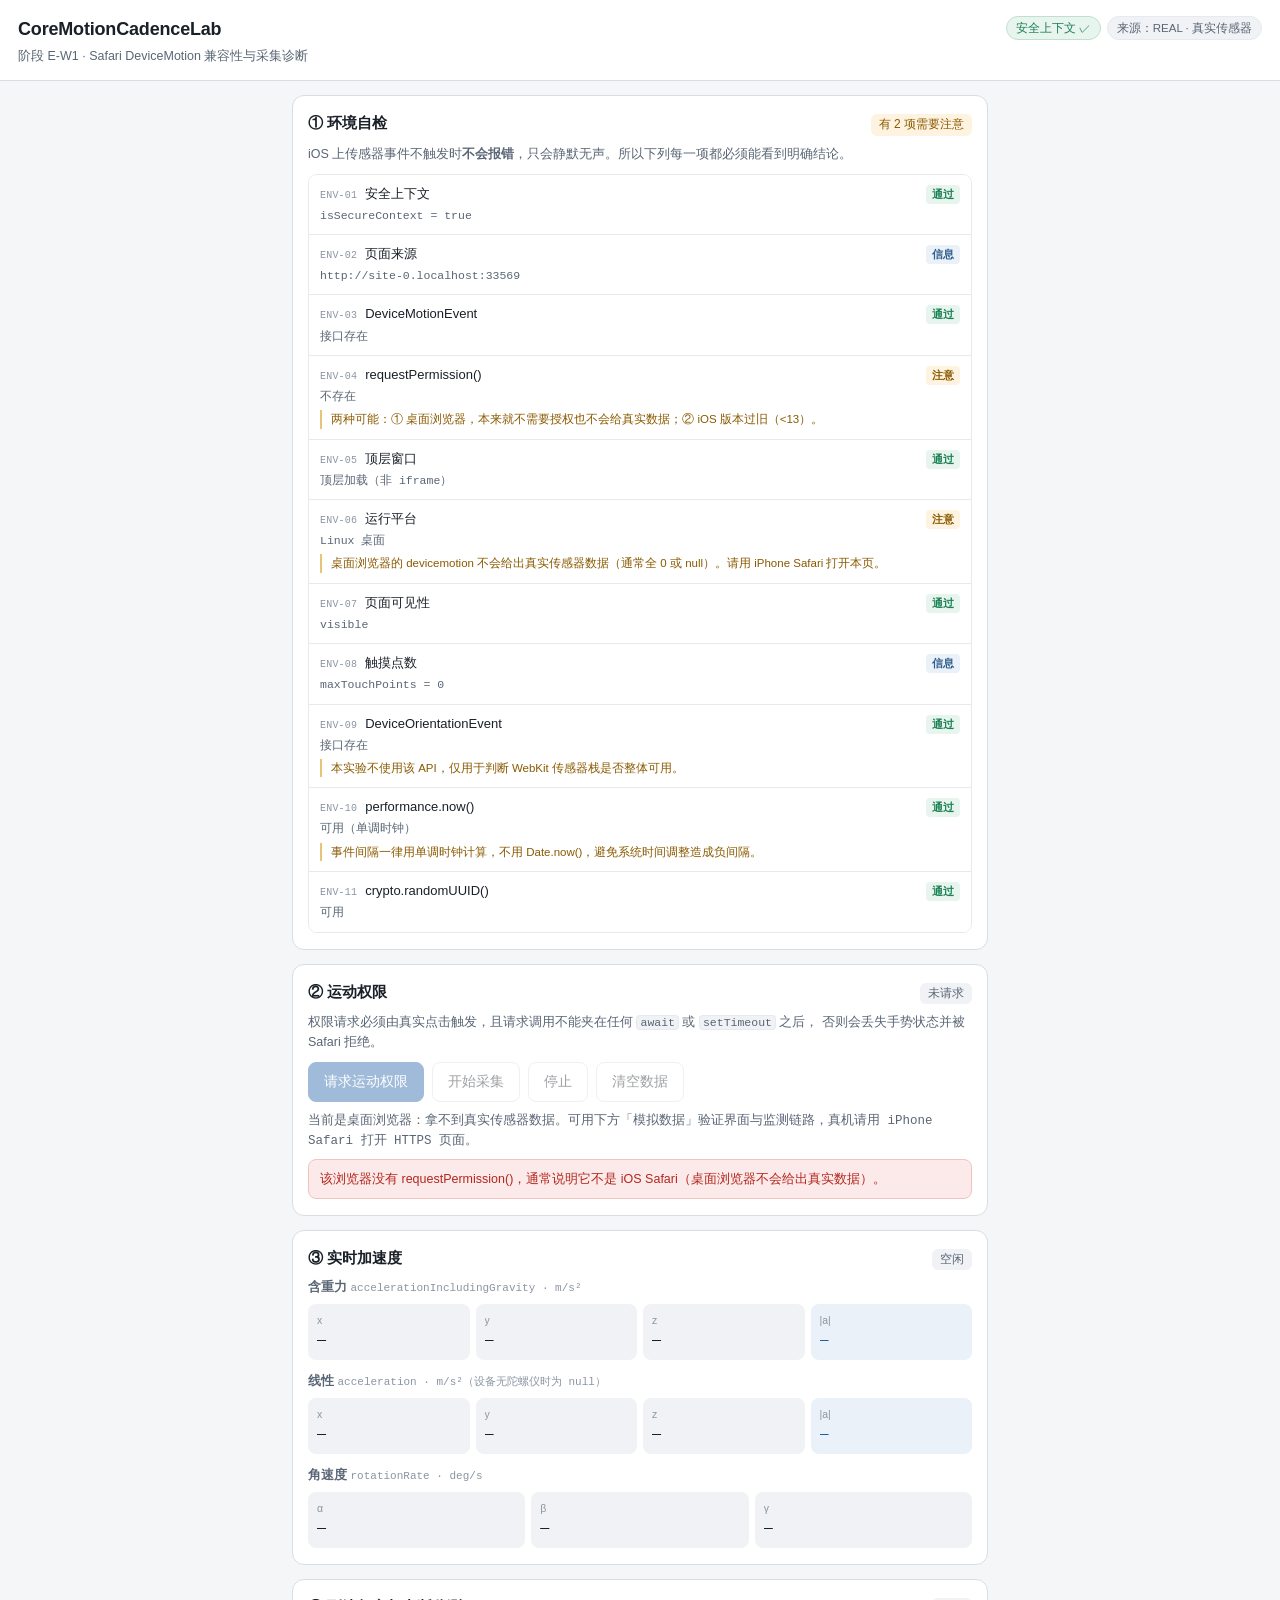
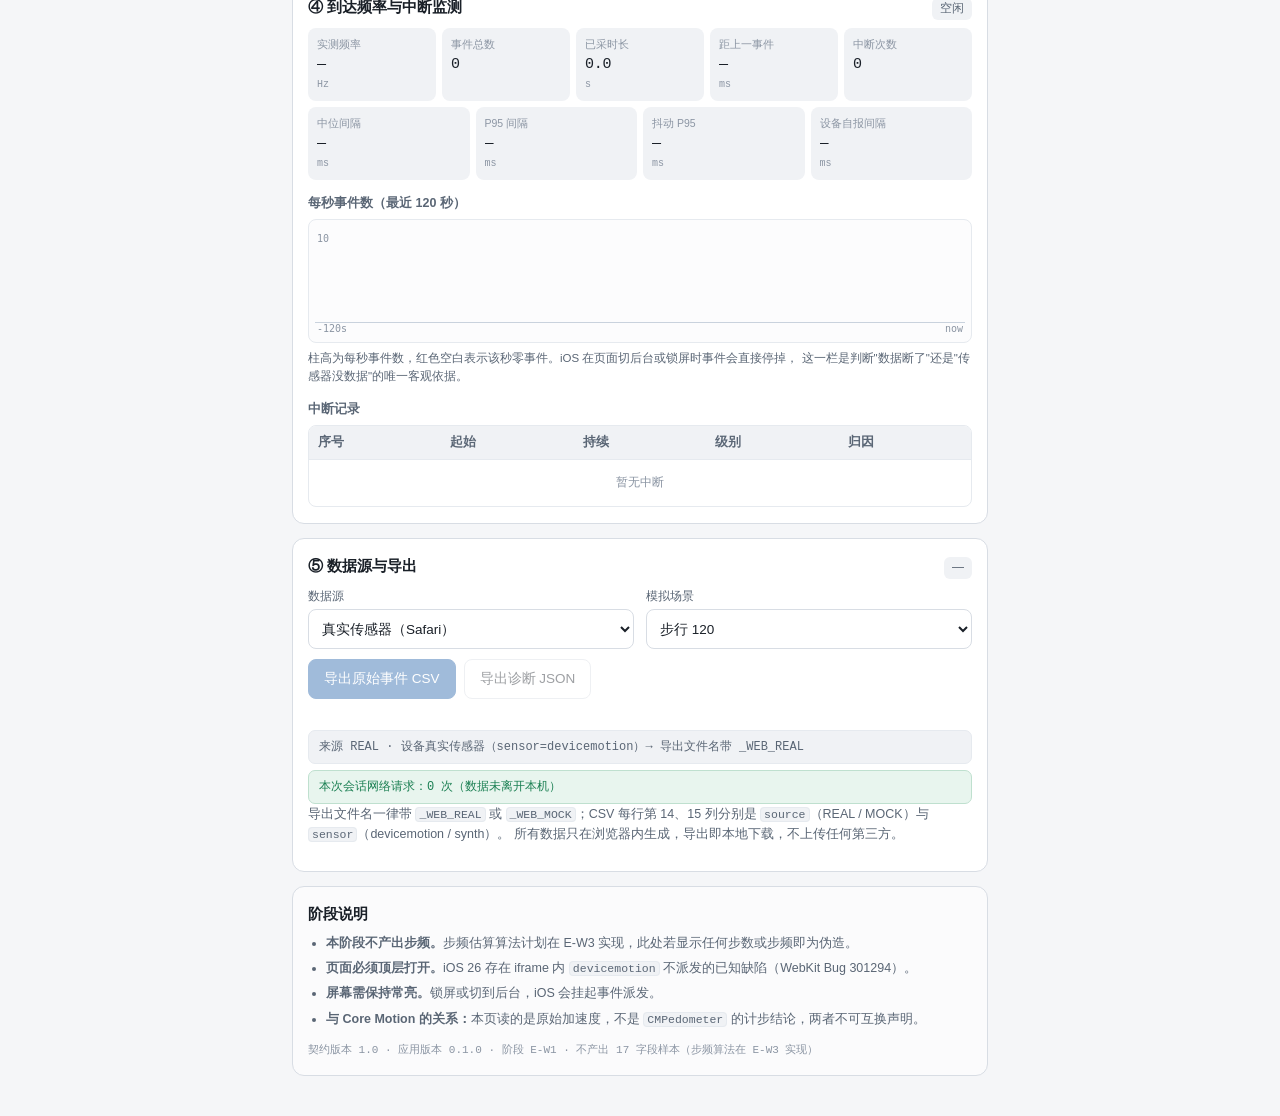
==== index.html @ 6120779c "Add files via upload" ====
<!DOCTYPE html>
<html lang="zh-CN">
<head>
<meta charset="utf-8">
<meta name="viewport" content="width=device-width, initial-scale=1, viewport-fit=cover">
<meta name="color-scheme" content="light">
<meta name="referrer" content="no-referrer">
<title>CoreMotionCadenceLab · E-W1 传感器诊断</title>
<link rel="stylesheet" href="./style.css">
</head>
<body>
<div class="mock-ribbon" id="mock-ribbon" hidden>MOCK · 合成数据，非真实传感器</div>

<header class="topbar">
  <div class="topbar-main">
    <h1>CoreMotionCadenceLab</h1>
    <p class="sub">阶段 E-W1 · Safari DeviceMotion 兼容性与采集诊断</p>
  </div>
  <div class="topbar-badges">
    <span class="badge" id="badge-context">上下文检测中</span>
    <span class="badge" id="badge-source">来源：—</span>
  </div>
</header>

<main>
  <section class="card" id="card-env">
    <div class="card-head">
      <h2>① 环境自检</h2>
      <span class="verdict" id="env-verdict">检测中…</span>
    </div>
    <p class="note">
      iOS 上传感器事件不触发时<strong>不会报错</strong>，只会静默无声。所以下列每一项都必须能看到明确结论。
    </p>
    <ul class="check-list" id="env-list">
      <li class="check-empty">正在检测…</li>
    </ul>
  </section>

  <section class="card" id="card-perm">
    <div class="card-head">
      <h2>② 运动权限</h2>
      <span class="verdict" id="perm-verdict">未请求</span>
    </div>
    <p class="note" id="perm-note">
      权限请求必须由真实点击触发，且请求调用不能夹在任何 <code>await</code> 或 <code>setTimeout</code> 之后，
      否则会丢失手势状态并被 Safari 拒绝。
    </p>
    <div class="btn-row">
      <button class="btn btn-primary" id="btn-request" type="button">请求运动权限</button>
      <button class="btn" id="btn-start" type="button" disabled>开始采集</button>
      <button class="btn" id="btn-stop" type="button" disabled>停止</button>
      <button class="btn" id="btn-reset" type="button" disabled>清空数据</button>
    </div>
    <p class="result" id="perm-result"></p>
    <p class="warn-line" id="perm-hint" hidden></p>
  </section>

  <section class="card" id="card-live">
    <div class="card-head">
      <h2>③ 实时加速度</h2>
      <span class="verdict" id="live-state">空闲</span>
    </div>
    <div class="metric-block">
      <h3>含重力 <span class="unit">accelerationIncludingGravity · m/s²</span></h3>
      <div class="grid grid-4">
        <div class="metric"><span class="k">x</span><span class="v" id="m-agx">—</span></div>
        <div class="metric"><span class="k">y</span><span class="v" id="m-agy">—</span></div>
        <div class="metric"><span class="k">z</span><span class="v" id="m-agz">—</span></div>
        <div class="metric metric-em"><span class="k">|a|</span><span class="v" id="m-agmag">—</span></div>
      </div>
    </div>
    <div class="metric-block">
      <h3>线性 <span class="unit">acceleration · m/s²（设备无陀螺仪时为 null）</span></h3>
      <div class="grid grid-4">
        <div class="metric"><span class="k">x</span><span class="v" id="m-ax">—</span></div>
        <div class="metric"><span class="k">y</span><span class="v" id="m-ay">—</span></div>
        <div class="metric"><span class="k">z</span><span class="v" id="m-az">—</span></div>
        <div class="metric metric-em"><span class="k">|a|</span><span class="v" id="m-almag">—</span></div>
      </div>
    </div>
    <div class="metric-block">
      <h3>角速度 <span class="unit">rotationRate · deg/s</span></h3>
      <div class="grid grid-3">
        <div class="metric"><span class="k">α</span><span class="v" id="m-alpha">—</span></div>
        <div class="metric"><span class="k">β</span><span class="v" id="m-beta">—</span></div>
        <div class="metric"><span class="k">γ</span><span class="v" id="m-gamma">—</span></div>
      </div>
    </div>
  </section>

  <section class="card" id="card-rate">
    <div class="card-head">
      <h2>④ 到达频率与中断监测</h2>
      <span class="verdict" id="rate-state">空闲</span>
    </div>
    <div class="grid grid-5">
      <div class="metric"><span class="k">实测频率</span><span class="v" id="m-hz">—</span><span class="u">Hz</span></div>
      <div class="metric"><span class="k">事件总数</span><span class="v" id="m-count">0</span></div>
      <div class="metric"><span class="k">已采时长</span><span class="v" id="m-elapsed">0.0</span><span class="u">s</span></div>
      <div class="metric"><span class="k">距上一事件</span><span class="v" id="m-since">—</span><span class="u">ms</span></div>
      <div class="metric"><span class="k">中断次数</span><span class="v" id="m-gaps">0</span></div>
    </div>
    <div class="grid grid-4 mt">
      <div class="metric"><span class="k">中位间隔</span><span class="v" id="m-median">—</span><span class="u">ms</span></div>
      <div class="metric"><span class="k">P95 间隔</span><span class="v" id="m-p95">—</span><span class="u">ms</span></div>
      <div class="metric"><span class="k">抖动 P95</span><span class="v" id="m-jitter">—</span><span class="u">ms</span></div>
      <div class="metric"><span class="k">设备自报间隔</span><span class="v" id="m-declared">—</span><span class="u">ms</span></div>
    </div>

    <h3 class="chart-title">每秒事件数（最近 120 秒）</h3>
    <div class="chart-wrap">
      <canvas id="rate-canvas" width="640" height="110"></canvas>
    </div>
    <p class="note chart-note">
      柱高为每秒事件数，红色空白表示该秒零事件。iOS 在页面切后台或锁屏时事件会直接停掉，
      这一栏是判断"数据断了"还是"传感器没数据"的唯一客观依据。
    </p>

    <h3 class="chart-title">中断记录</h3>
    <div class="table-wrap">
      <table class="gap-table">
        <thead>
          <tr><th>序号</th><th>起始</th><th>持续</th><th>级别</th><th>归因</th></tr>
        </thead>
        <tbody id="gap-body">
          <tr><td colspan="5" class="empty">暂无中断</td></tr>
        </tbody>
      </table>
    </div>
  </section>

  <section class="card" id="card-export">
    <div class="card-head">
      <h2>⑤ 数据源与导出</h2>
      <span class="verdict" id="export-state">—</span>
    </div>
    <div class="field-row">
      <label class="field">
        <span>数据源</span>
        <select id="sel-source">
          <option value="real">真实传感器（Safari）</option>
          <option value="mock">模拟数据（合成，MOCK）</option>
        </select>
      </label>
      <label class="field" id="field-preset" hidden>
        <span>模拟场景</span>
        <select id="sel-preset">
          <option value="walk">步行 120</option>
          <option value="jog">慢跑 170</option>
          <option value="handheld">手持静止</option>
          <option value="still">静止</option>
        </select>
      </label>
    </div>
    <div class="btn-row">
      <button class="btn btn-primary" id="btn-export-csv" type="button" disabled>导出原始事件 CSV</button>
      <button class="btn" id="btn-export-json" type="button" disabled>导出诊断 JSON</button>
    </div>
    <p class="result" id="export-result"></p>
    <p class="source-line" id="export-source">来源待定</p>
    <p class="net-line" id="net-counter">网络请求计数启动中…</p>
    <p class="note">
      导出文件名一律带 <code>_WEB_REAL</code> 或 <code>_WEB_MOCK</code>；CSV 每行第 14、15 列分别是
      <code>source</code>（REAL / MOCK）与 <code>sensor</code>（devicemotion / synth）。
      所有数据只在浏览器内生成，导出即本地下载，不上传任何第三方。
    </p>
  </section>

  <section class="card card-quiet">
    <div class="card-head"><h2>阶段说明</h2></div>
    <ul class="plain-list">
      <li><strong>本阶段不产出步频。</strong>步频估算算法计划在 E-W3 实现，此处若显示任何步数或步频即为伪造。</li>
      <li><strong>页面必须顶层打开。</strong>iOS 26 存在 iframe 内 <code>devicemotion</code> 不派发的已知缺陷（WebKit Bug 301294）。</li>
      <li><strong>屏幕需保持常亮。</strong>锁屏或切到后台，iOS 会挂起事件派发。</li>
      <li><strong>与 Core Motion 的关系：</strong>本页读的是原始加速度，不是 <code>CMPedometer</code> 的计步结论，两者不可互换声明。</li>
    </ul>
    <p class="footer-meta" id="footer-meta">契约版本 1.0</p>
  </section>
</main>

<script type="module" src="./js/app.js"></script>
</body>
</html>
---- style.css ----
/* CoreMotionCadenceLab · E-W1 诊断页样式
   目标：手机上一屏能看清关键数字，不靠颜色传达唯一信息（色盲友好）。 */

:root {
  --bg: #f5f6f8;
  --surface: #ffffff;
  --surface-2: #f0f2f5;
  --border: #d8dde4;
  --border-soft: #e6eaef;
  --text: #1a2028;
  --text-2: #5a6675;
  --text-3: #8b95a3;
  --ok: #1a7f52;
  --ok-bg: #e8f5ee;
  --warn: #8a5a00;
  --warn-bg: #fdf3e0;
  --fail: #b3261e;
  --fail-bg: #fbeae9;
  --info: #2f5d8a;
  --info-bg: #eaf1f8;
  --accent: #1f5fa9;
  --mono: ui-monospace, SFMono-Regular, "SF Mono", Consolas, "Liberation Mono", monospace;
}

* { box-sizing: border-box; }

html, body {
  margin: 0;
  padding: 0;
  background: var(--bg);
  color: var(--text);
  font-family: -apple-system, BlinkMacSystemFont, "Segoe UI", "PingFang SC",
    "Hiragino Sans GB", "Microsoft YaHei", sans-serif;
  font-size: 15px;
  line-height: 1.55;
  -webkit-text-size-adjust: 100%;
}

.mock-ribbon {
  position: sticky;
  top: 0;
  z-index: 20;
  background: #f0b429;
  color: #3d2a00;
  text-align: center;
  font-size: 12px;
  font-weight: 600;
  letter-spacing: 0.04em;
  padding: 5px 10px;
}

.topbar {
  background: var(--surface);
  border-bottom: 1px solid var(--border);
  padding: 16px 18px 14px;
  display: flex;
  flex-wrap: wrap;
  gap: 10px;
  align-items: flex-start;
  justify-content: space-between;
}

.topbar h1 {
  margin: 0;
  font-size: 18px;
  font-weight: 600;
  letter-spacing: -0.01em;
}

.topbar .sub {
  margin: 3px 0 0;
  font-size: 12.5px;
  color: var(--text-2);
}

.topbar-badges {
  display: flex;
  flex-wrap: wrap;
  gap: 6px;
}

.badge {
  display: inline-block;
  font-size: 11.5px;
  line-height: 1.4;
  padding: 3px 9px;
  border-radius: 999px;
  background: var(--surface-2);
  border: 1px solid var(--border-soft);
  color: var(--text-2);
  white-space: nowrap;
}

.badge.is-ok { background: var(--ok-bg); border-color: #bfe0cf; color: var(--ok); }
.badge.is-warn { background: var(--warn-bg); border-color: #f0d6a3; color: var(--warn); }
.badge.is-fail { background: var(--fail-bg); border-color: #f2c4c0; color: var(--fail); }
.badge.is-mock { background: #f0b429; border-color: #d99c14; color: #3d2a00; font-weight: 600; }

main {
  max-width: 720px;
  margin: 0 auto;
  padding: 14px 12px 40px;
  display: flex;
  flex-direction: column;
  gap: 14px;
}

.card {
  background: var(--surface);
  border: 1px solid var(--border);
  border-radius: 12px;
  padding: 15px 15px 16px;
}

.card-quiet { background: #fbfbfc; }

.card-head {
  display: flex;
  align-items: baseline;
  justify-content: space-between;
  gap: 8px 10px;
  margin-bottom: 8px;
  flex-wrap: wrap;
}

.card-head h2 {
  margin: 0;
  font-size: 15px;
  font-weight: 600;
}

.verdict {
  font-size: 12px;
  color: var(--text-2);
  padding: 2px 8px;
  border-radius: 6px;
  background: var(--surface-2);
  white-space: normal;
  line-height: 1.45;
}

.verdict.is-ok { background: var(--ok-bg); color: var(--ok); }
.verdict.is-warn { background: var(--warn-bg); color: var(--warn); }
.verdict.is-fail { background: var(--fail-bg); color: var(--fail); }

.note {
  margin: 0 0 10px;
  font-size: 12.5px;
  line-height: 1.6;
  color: var(--text-2);
}

.note code, .plain-list code, .footer-meta code {
  font-family: var(--mono);
  font-size: 11.5px;
  background: var(--surface-2);
  border: 1px solid var(--border-soft);
  border-radius: 4px;
  padding: 0 3px;
}

/* ---------- 表格 ---------- */

.table-wrap {
  overflow-x: auto;
  -webkit-overflow-scrolling: touch;
  border: 1px solid var(--border-soft);
  border-radius: 8px;
}

table {
  width: 100%;
  border-collapse: collapse;
  font-size: 12.5px;
}

th, td {
  text-align: left;
  padding: 7px 9px;
  border-bottom: 1px solid var(--border-soft);
  vertical-align: top;
}

thead th {
  background: var(--surface-2);
  font-weight: 600;
  color: var(--text-2);
  white-space: nowrap;
  position: sticky;
  top: 0;
}

tbody tr:last-child td { border-bottom: none; }

.col-id { width: 62px; }
.col-name { width: 128px; white-space: nowrap; }
.col-state { width: 62px; text-align: center; }

/* 环境自检：列表布局，避免手机上四列表格把说明列压没 */
.check-list {
  list-style: none;
  margin: 0;
  padding: 0;
  border: 1px solid var(--border-soft);
  border-radius: 9px;
  overflow: hidden;
}

.check {
  padding: 9px 11px 10px;
  border-bottom: 1px solid var(--border-soft);
  background: var(--surface);
}

.check:last-child { border-bottom: none; }

.check-row {
  display: flex;
  align-items: baseline;
  gap: 8px;
  flex-wrap: wrap;
}

.check-id {
  font-family: var(--mono);
  font-size: 10px;
  color: var(--text-3);
  letter-spacing: 0.02em;
}

.check-name {
  font-size: 13px;
  font-weight: 500;
  flex: 1 1 auto;
  min-width: 0;
}

.check-row .state-pill { margin-left: auto; }

.check-detail {
  margin: 3px 0 0;
  font-family: var(--mono);
  font-size: 11.5px;
  line-height: 1.5;
  color: var(--text-2);
  word-break: break-word;
}

.check-hint {
  margin: 5px 0 0;
  font-size: 11.5px;
  line-height: 1.6;
  color: var(--warn);
  padding-left: 9px;
  border-left: 2px solid #e8c37a;
}

.check-empty {
  padding: 14px;
  text-align: center;
  color: var(--text-3);
  font-size: 12.5px;
}

.state-pill {
  display: inline-block;
  font-size: 11px;
  font-weight: 600;
  padding: 1px 6px;
  border-radius: 4px;
  white-space: nowrap;
}
.state-pill.OK { background: var(--ok-bg); color: var(--ok); }
.state-pill.WARN { background: var(--warn-bg); color: var(--warn); }
.state-pill.FAIL { background: var(--fail-bg); color: var(--fail); }
.state-pill.INFO { background: var(--info-bg); color: var(--info); }

td.empty { color: var(--text-3); text-align: center; padding: 14px; }

/* ---------- 按钮 ---------- */

.btn-row {
  display: flex;
  flex-wrap: wrap;
  gap: 8px;
  margin: 10px 0 0;
}

.btn {
  appearance: none;
  border: 1px solid var(--border);
  background: var(--surface);
  color: var(--text);
  font-size: 13.5px;
  font-family: inherit;
  padding: 9px 15px;
  border-radius: 8px;
  cursor: pointer;
  transition: background 0.12s ease, border-color 0.12s ease;
  min-height: 40px;
}

.btn:active { background: var(--surface-2); }
.btn:disabled { opacity: 0.42; cursor: not-allowed; }

.btn-primary {
  background: var(--accent);
  border-color: var(--accent);
  color: #fff;
  font-weight: 500;
}
.btn-primary:active { background: #184d8c; }
.btn-primary:disabled { background: var(--accent); }

.result {
  margin: 10px 0 0;
  font-size: 12.5px;
  font-family: var(--mono);
  color: var(--text-2);
  word-break: break-word;
  min-height: 1em;
}

/* 来源标识：常驻显示，防止把 MOCK 采集误当成真机数据 */
.source-line {
  margin: 8px 0 0;
  font-size: 12px;
  font-family: var(--mono);
  line-height: 1.5;
  color: var(--text-2);
  background: var(--surface-2);
  border: 1px solid var(--border-soft);
  border-radius: 7px;
  padding: 7px 10px;
}

.source-line.is-mock {
  background: #fdf3e0;
  border-color: #f0d6a3;
  color: var(--warn);
  font-weight: 600;
}

/* 网络请求计数器 */
.net-line {
  margin: 6px 0 0;
  font-size: 12px;
  font-family: var(--mono);
  line-height: 1.5;
  padding: 7px 10px;
  border-radius: 7px;
  background: var(--surface-2);
  border: 1px solid var(--border-soft);
  color: var(--text-2);
}

.net-line.is-ok {
  background: var(--ok-bg);
  border-color: #bfe0cf;
  color: var(--ok);
}

.net-line.is-warn {
  background: var(--warn-bg);
  border-color: #f0d6a3;
  color: var(--warn);
}

.warn-line {
  margin: 8px 0 0;
  font-size: 12.5px;
  line-height: 1.6;
  color: var(--fail);
  background: var(--fail-bg);
  border: 1px solid #f2c4c0;
  border-radius: 8px;
  padding: 9px 11px;
}

/* ---------- 指标 ---------- */

.metric-block { margin-bottom: 12px; }
.metric-block:last-child { margin-bottom: 0; }

.metric-block h3 {
  margin: 0 0 6px;
  font-size: 12.5px;
  font-weight: 600;
  color: var(--text-2);
}

.unit {
  font-weight: 400;
  color: var(--text-3);
  font-size: 11px;
  font-family: var(--mono);
}

.grid {
  display: grid;
  gap: 6px;
  grid-template-columns: repeat(auto-fit, minmax(78px, 1fr));
}

.mt { margin-top: 6px; }

.metric {
  background: var(--surface-2);
  border-radius: 8px;
  padding: 8px 9px;
  display: flex;
  flex-direction: column;
  gap: 1px;
  min-width: 0;
}

.metric .k {
  font-size: 10.5px;
  color: var(--text-3);
  white-space: nowrap;
  overflow: hidden;
  text-overflow: ellipsis;
}

.metric .v {
  font-family: var(--mono);
  font-size: 15px;
  font-variant-numeric: tabular-nums;
  letter-spacing: -0.02em;
  white-space: nowrap;
  overflow: hidden;
  text-overflow: ellipsis;
}

.metric .u {
  font-size: 10px;
  color: var(--text-3);
  font-family: var(--mono);
}

.metric-em { background: #eaf1f8; }
.metric-em .v { color: var(--accent); }

/* ---------- 图表 ---------- */

.chart-title {
  margin: 14px 0 6px;
  font-size: 12.5px;
  font-weight: 600;
  color: var(--text-2);
}

.chart-wrap {
  border: 1px solid var(--border-soft);
  border-radius: 8px;
  padding: 6px;
  background: #fcfcfd;
}

#rate-canvas { display: block; width: 100%; height: auto; }

.chart-note { margin: 6px 0 0; font-size: 11.5px; }

.gap-table td { font-family: var(--mono); font-size: 11.5px; }
.gap-table .cause-hidden { color: var(--warn); }

/* ---------- 表单 ---------- */

.field-row {
  display: flex;
  flex-wrap: wrap;
  gap: 12px;
  margin-bottom: 4px;
}

.field {
  display: flex;
  flex-direction: column;
  gap: 4px;
  font-size: 12px;
  color: var(--text-2);
  min-width: 160px;
  flex: 1 1 160px;
}

.field select {
  font-family: inherit;
  font-size: 13.5px;
  padding: 8px 9px;
  border: 1px solid var(--border);
  border-radius: 8px;
  background: var(--surface);
  color: var(--text);
  min-height: 40px;
}

/* ---------- 其它 ---------- */

.plain-list {
  margin: 0;
  padding-left: 18px;
  font-size: 12.5px;
  line-height: 1.7;
  color: var(--text-2);
}

.plain-list li { margin-bottom: 4px; }

.footer-meta {
  margin: 12px 0 0;
  font-size: 11px;
  font-family: var(--mono);
  color: var(--text-3);
}

@media (max-width: 420px) {
  .topbar { padding: 14px 14px 12px; }
  main { padding: 12px 10px 36px; }
  .card { padding: 13px 13px 14px; }
  .metric .v { font-size: 14px; }
}
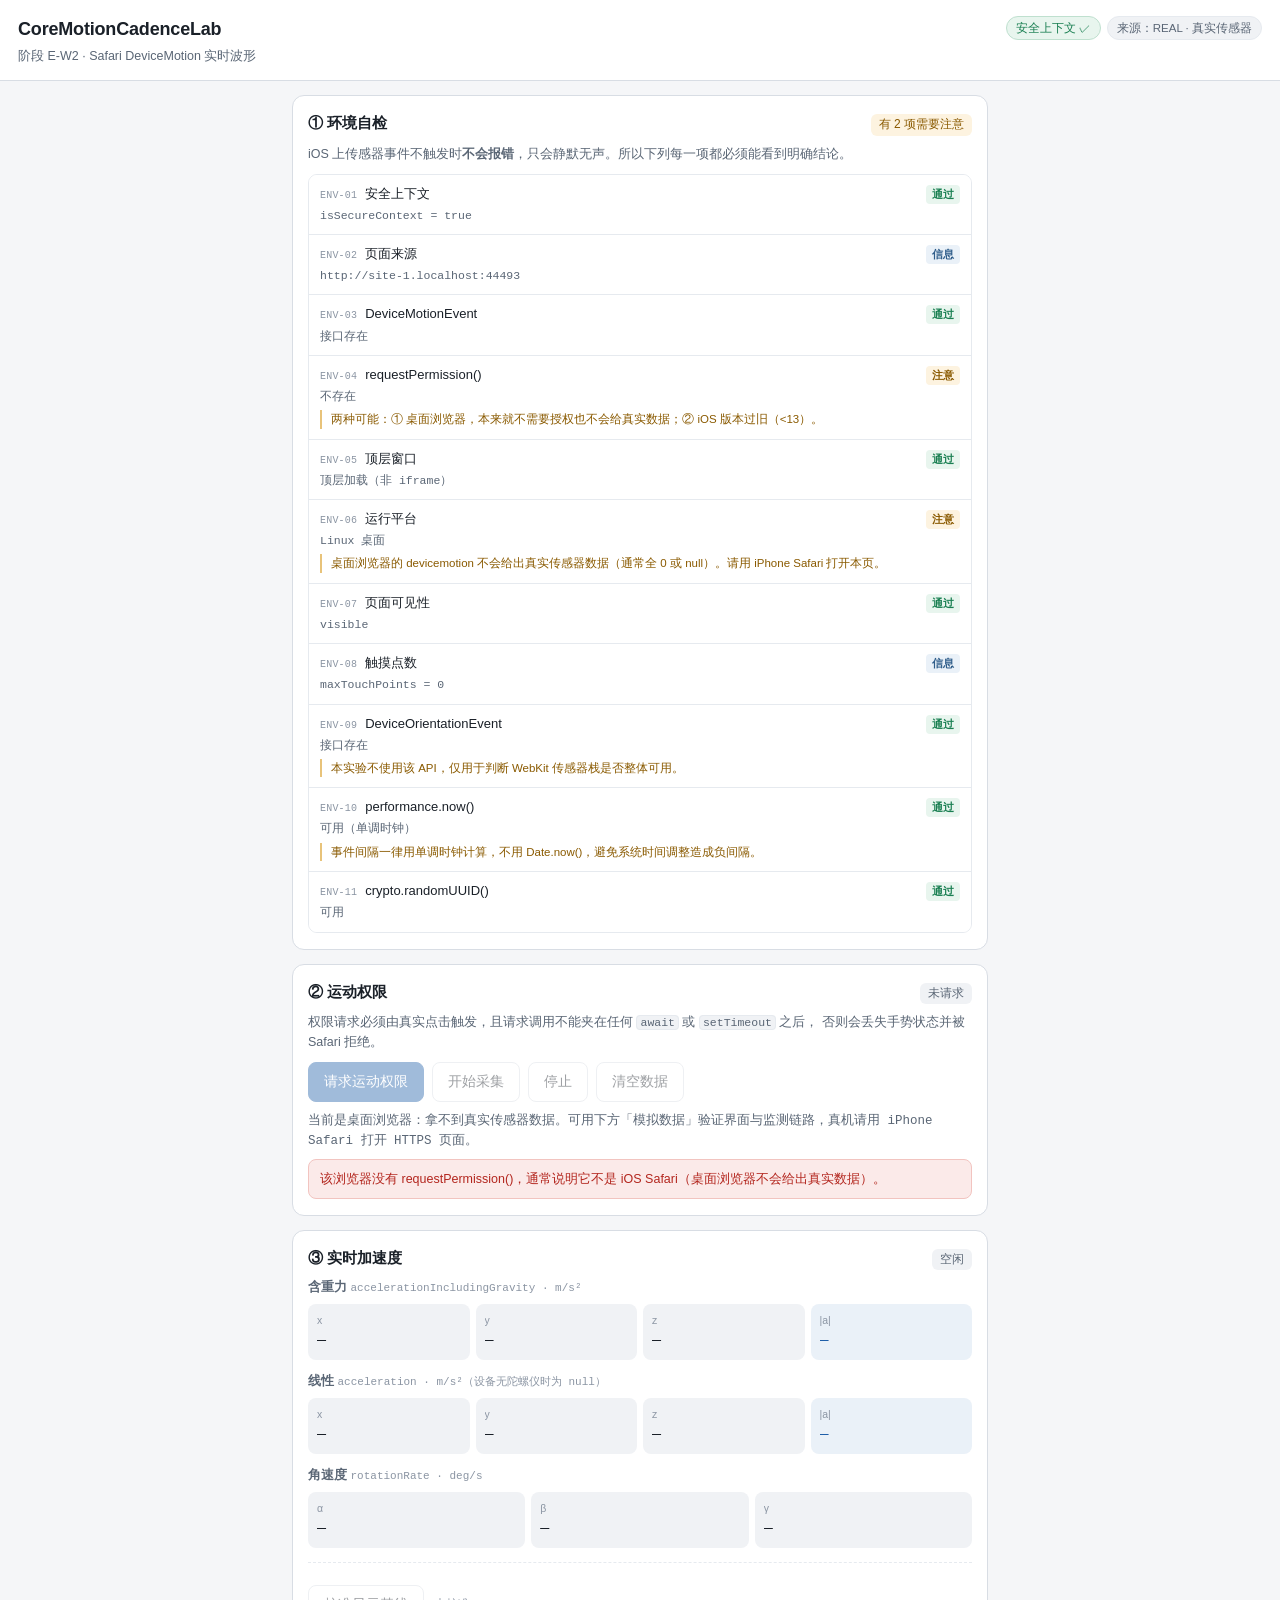
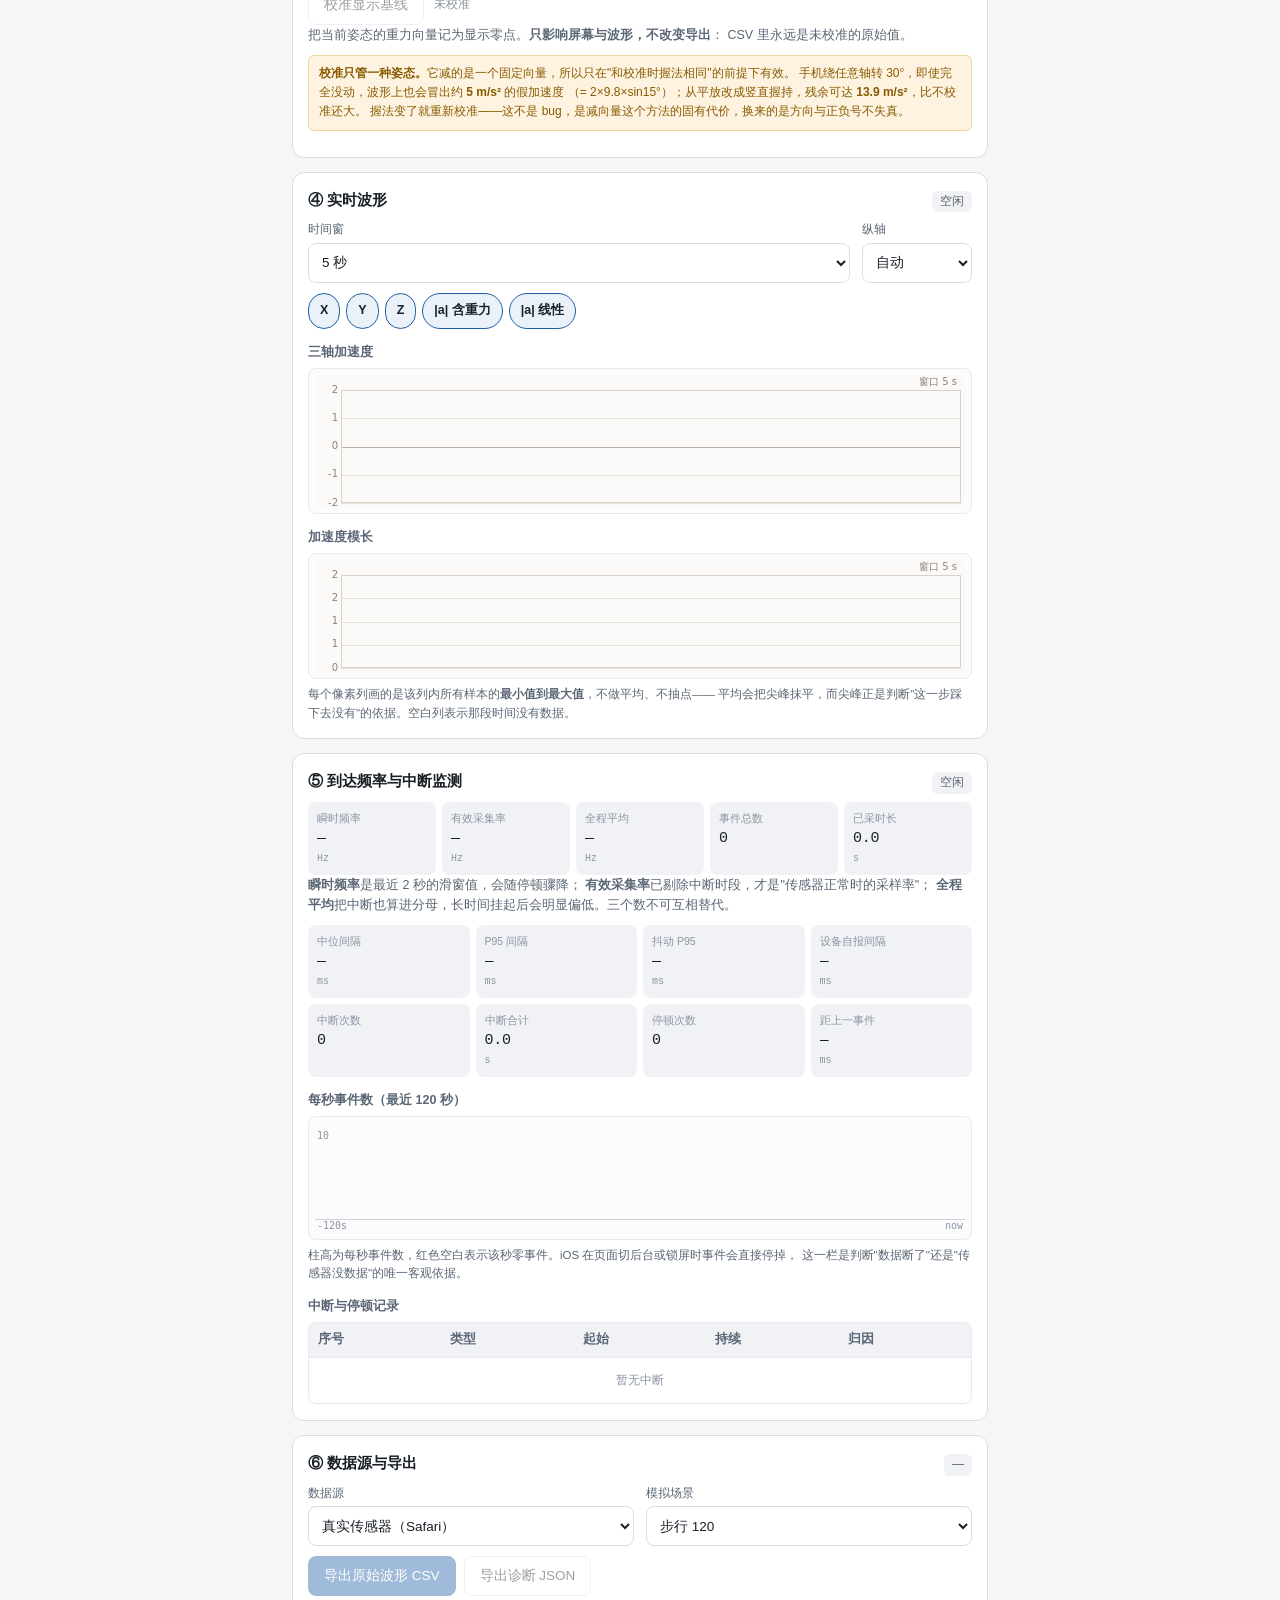
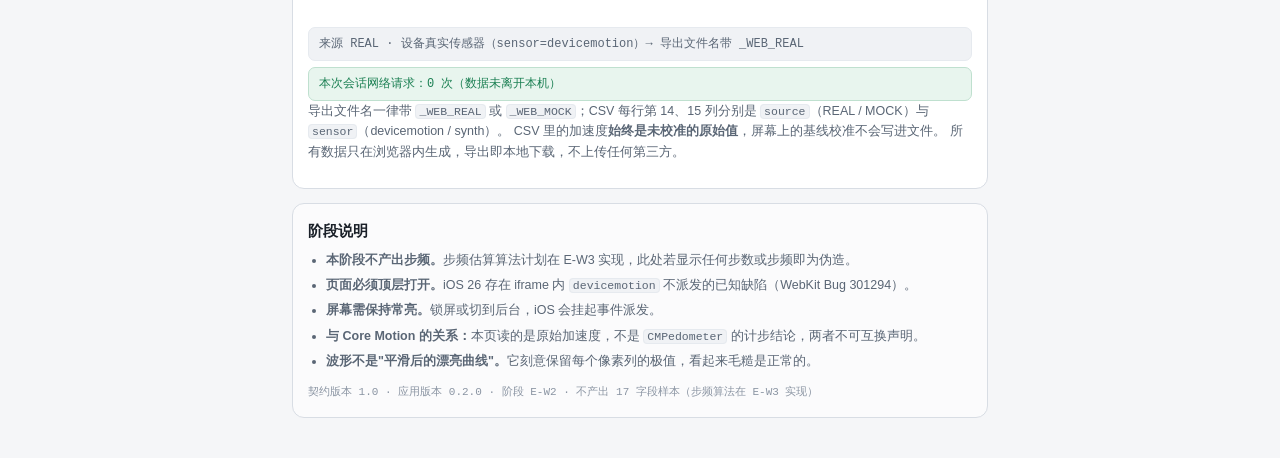
==== commit b85b74b6: "Add files via upload" ====
--- a/index.html
+++ b/index.html
@@ -5,7 +5,7 @@
 <meta name="viewport" content="width=device-width, initial-scale=1, viewport-fit=cover">
 <meta name="color-scheme" content="light">
 <meta name="referrer" content="no-referrer">
-<title>CoreMotionCadenceLab · E-W1 传感器诊断</title>
+<title>CoreMotionCadenceLab · E-W2 真实波形</title>
 <link rel="stylesheet" href="./style.css">
 </head>
 <body>
@@ -14,7 +14,7 @@
 <header class="topbar">
   <div class="topbar-main">
     <h1>CoreMotionCadenceLab</h1>
-    <p class="sub">阶段 E-W1 · Safari DeviceMotion 兼容性与采集诊断</p>
+    <p class="sub">阶段 E-W2 · Safari DeviceMotion 实时波形</p>
   </div>
   <div class="topbar-badges">
     <span class="badge" id="badge-context">上下文检测中</span>
@@ -86,26 +86,104 @@
         <div class="metric"><span class="k">γ</span><span class="v" id="m-gamma">—</span></div>
       </div>
     </div>
+
+    <div class="calib-block">
+      <div class="btn-row">
+        <button class="btn" id="btn-calibrate" type="button" disabled>校准显示基线</button>
+        <span class="calib-state" id="calib-state">未校准</span>
+      </div>
+      <p class="note" id="calib-note">
+        把当前姿态的重力向量记为显示零点。<strong>只影响屏幕与波形，不改变导出</strong>：
+        CSV 里永远是未校准的原始值。
+      </p>
+      <p class="note note-warn">
+        <strong>校准只管一种姿态。</strong>它减的是一个固定向量，所以只在"和校准时握法相同"的前提下有效。
+        手机绕任意轴转 30°，即使完全没动，波形上也会冒出约 <strong>5 m/s²</strong> 的假加速度
+        （= 2×9.8×sin15°）；从平放改成竖直握持，残余可达 <strong>13.9 m/s²</strong>，比不校准还大。
+        握法变了就重新校准——这不是 bug，是减向量这个方法的固有代价，换来的是方向与正负号不失真。
+      </p>
+    </div>
+  </section>
+
+  <section class="card" id="card-wave">
+    <div class="card-head">
+      <h2>④ 实时波形</h2>
+      <span class="verdict" id="wave-state">空闲</span>
+    </div>
+    <div class="field-row wave-controls">
+      <label class="field">
+        <span>时间窗</span>
+        <select id="sel-window">
+          <option value="2000">2 秒</option>
+          <option value="5000" selected>5 秒</option>
+          <option value="15000">15 秒</option>
+          <option value="60000">60 秒</option>
+        </select>
+      </label>
+      <label class="field field-inline">
+        <span>纵轴</span>
+        <select id="sel-scale">
+          <option value="auto" selected>自动</option>
+          <option value="fixed">固定 ±20</option>
+        </select>
+      </label>
+    </div>
+
+    <div class="chip-row" id="chips">
+      <button class="chip is-on" data-ch="agx" type="button">X</button>
+      <button class="chip is-on" data-ch="agy" type="button">Y</button>
+      <button class="chip is-on" data-ch="agz" type="button">Z</button>
+      <button class="chip is-on" data-ch="agmag" type="button">|a| 含重力</button>
+      <button class="chip is-on" data-ch="lmag" type="button">|a| 线性</button>
+    </div>
+
+    <h3 class="chart-title">三轴加速度</h3>
+    <div class="wave-wrap">
+      <canvas id="wave-axes" height="132"></canvas>
+    </div>
+
+    <h3 class="chart-title">加速度模长</h3>
+    <div class="wave-wrap">
+      <canvas id="wave-mags" height="112"></canvas>
+    </div>
+
+    <p class="note chart-note" id="wave-note">
+      每个像素列画的是该列内所有样本的<strong>最小值到最大值</strong>，不做平均、不抽点——
+      平均会把尖峰抹平，而尖峰正是判断"这一步踩下去没有"的依据。空白列表示那段时间没有数据。
+    </p>
   </section>
 
   <section class="card" id="card-rate">
     <div class="card-head">
-      <h2>④ 到达频率与中断监测</h2>
+      <h2>⑤ 到达频率与中断监测</h2>
       <span class="verdict" id="rate-state">空闲</span>
     </div>
     <div class="grid grid-5">
-      <div class="metric"><span class="k">实测频率</span><span class="v" id="m-hz">—</span><span class="u">Hz</span></div>
+      <div class="metric"><span class="k">瞬时频率</span><span class="v" id="m-window-hz">—</span><span class="u">Hz</span></div>
+      <div class="metric"><span class="k">有效采集率</span><span class="v" id="m-active-hz">—</span><span class="u">Hz</span></div>
+      <div class="metric"><span class="k">全程平均</span><span class="v" id="m-avg-hz">—</span><span class="u">Hz</span></div>
       <div class="metric"><span class="k">事件总数</span><span class="v" id="m-count">0</span></div>
       <div class="metric"><span class="k">已采时长</span><span class="v" id="m-elapsed">0.0</span><span class="u">s</span></div>
-      <div class="metric"><span class="k">距上一事件</span><span class="v" id="m-since">—</span><span class="u">ms</span></div>
-      <div class="metric"><span class="k">中断次数</span><span class="v" id="m-gaps">0</span></div>
-    </div>
+    </div>
+    <p class="note">
+      <strong>瞬时频率</strong>是最近 2 秒的滑窗值，会随停顿骤降；
+      <strong>有效采集率</strong>已剔除中断时段，才是"传感器正常时的采样率"；
+      <strong>全程平均</strong>把中断也算进分母，长时间挂起后会明显偏低。三个数不可互相替代。
+    </p>
     <div class="grid grid-4 mt">
       <div class="metric"><span class="k">中位间隔</span><span class="v" id="m-median">—</span><span class="u">ms</span></div>
       <div class="metric"><span class="k">P95 间隔</span><span class="v" id="m-p95">—</span><span class="u">ms</span></div>
       <div class="metric"><span class="k">抖动 P95</span><span class="v" id="m-jitter">—</span><span class="u">ms</span></div>
       <div class="metric"><span class="k">设备自报间隔</span><span class="v" id="m-declared">—</span><span class="u">ms</span></div>
     </div>
+    <div class="grid grid-4 mt">
+      <div class="metric"><span class="k">中断次数</span><span class="v" id="m-gaps">0</span></div>
+      <div class="metric"><span class="k">中断合计</span><span class="v" id="m-gap-total">0.0</span><span class="u">s</span></div>
+      <div class="metric"><span class="k">停顿次数</span><span class="v" id="m-stall-count">0</span></div>
+      <div class="metric"><span class="k">距上一事件</span><span class="v" id="m-since">—</span><span class="u">ms</span></div>
+    </div>
+    <p class="note" id="trunc-note" hidden></p>
+    <p class="note" id="reject-note" hidden></p>
 
     <h3 class="chart-title">每秒事件数（最近 120 秒）</h3>
     <div class="chart-wrap">
@@ -116,11 +194,11 @@
       这一栏是判断"数据断了"还是"传感器没数据"的唯一客观依据。
     </p>
 
-    <h3 class="chart-title">中断记录</h3>
+    <h3 class="chart-title">中断与停顿记录</h3>
     <div class="table-wrap">
       <table class="gap-table">
         <thead>
-          <tr><th>序号</th><th>起始</th><th>持续</th><th>级别</th><th>归因</th></tr>
+          <tr><th>序号</th><th>类型</th><th>起始</th><th>持续</th><th>归因</th></tr>
         </thead>
         <tbody id="gap-body">
           <tr><td colspan="5" class="empty">暂无中断</td></tr>
@@ -131,7 +209,7 @@
 
   <section class="card" id="card-export">
     <div class="card-head">
-      <h2>⑤ 数据源与导出</h2>
+      <h2>⑥ 数据源与导出</h2>
       <span class="verdict" id="export-state">—</span>
     </div>
     <div class="field-row">
@@ -153,7 +231,7 @@
       </label>
     </div>
     <div class="btn-row">
-      <button class="btn btn-primary" id="btn-export-csv" type="button" disabled>导出原始事件 CSV</button>
+      <button class="btn btn-primary" id="btn-export-csv" type="button" disabled>导出原始波形 CSV</button>
       <button class="btn" id="btn-export-json" type="button" disabled>导出诊断 JSON</button>
     </div>
     <p class="result" id="export-result"></p>
@@ -162,6 +240,7 @@
     <p class="note">
       导出文件名一律带 <code>_WEB_REAL</code> 或 <code>_WEB_MOCK</code>；CSV 每行第 14、15 列分别是
       <code>source</code>（REAL / MOCK）与 <code>sensor</code>（devicemotion / synth）。
+      CSV 里的加速度<strong>始终是未校准的原始值</strong>，屏幕上的基线校准不会写进文件。
       所有数据只在浏览器内生成，导出即本地下载，不上传任何第三方。
     </p>
   </section>
@@ -173,6 +252,7 @@
       <li><strong>页面必须顶层打开。</strong>iOS 26 存在 iframe 内 <code>devicemotion</code> 不派发的已知缺陷（WebKit Bug 301294）。</li>
       <li><strong>屏幕需保持常亮。</strong>锁屏或切到后台，iOS 会挂起事件派发。</li>
       <li><strong>与 Core Motion 的关系：</strong>本页读的是原始加速度，不是 <code>CMPedometer</code> 的计步结论，两者不可互换声明。</li>
+      <li><strong>波形不是"平滑后的漂亮曲线"。</strong>它刻意保留每个像素列的极值，看起来毛糙是正常的。</li>
     </ul>
     <p class="footer-meta" id="footer-meta">契约版本 1.0</p>
   </section>
--- a/style.css
+++ b/style.css
@@ -1,4 +1,4 @@
-/* CoreMotionCadenceLab · E-W1 诊断页样式
+/* CoreMotionCadenceLab · E-W2 诊断页样式
    目标：手机上一屏能看清关键数字，不靠颜色传达唯一信息（色盲友好）。 */
 
 :root {
@@ -150,6 +150,18 @@
   color: var(--text-2);
 }
 
+/* 会误导人的前提条件必须比普通说明更显眼，但不能做成错误红色——
+   它不是错，是适用范围。用警告色而不报警。 */
+.note-warn {
+  margin-top: 8px;
+  padding: 8px 10px;
+  font-size: 12px;
+  color: var(--warn);
+  background: var(--warn-bg);
+  border: 1px solid #f0d6a3;
+  border-radius: 6px;
+}
+
 .note code, .plain-list code, .footer-meta code {
   font-family: var(--mono);
   font-size: 11.5px;
@@ -519,3 +531,96 @@
   .card { padding: 13px 13px 14px; }
   .metric .v { font-size: 14px; }
 }
+
+/* ---------- E-W2：波形与校准 ---------- */
+
+.calib-block {
+  margin-top: 14px;
+  padding-top: 12px;
+  border-top: 1px dashed var(--border-soft);
+}
+
+.calib-block .btn-row { align-items: center; gap: 10px; }
+
+.calib-state {
+  font-size: 12px;
+  font-family: var(--mono);
+  color: var(--text-3);
+}
+
+.calib-state.is-ready { color: var(--ok); }
+.calib-state.is-capturing { color: var(--accent); }
+.calib-state.is-warn { color: var(--warn); }
+
+.wave-controls { margin-bottom: 8px; }
+
+.field-inline { min-width: 110px; flex: 0 1 110px; }
+
+/* 通道开关：用按钮而不是复选框，触控目标至少 36px 高 */
+.chip-row {
+  display: flex;
+  flex-wrap: wrap;
+  gap: 6px;
+  margin: 10px 0 2px;
+}
+
+.chip {
+  font-family: inherit;
+  font-size: 12.5px;
+  line-height: 1;
+  padding: 9px 11px;
+  min-height: 36px;
+  border: 1px solid var(--border);
+  border-radius: 999px;
+  background: var(--surface);
+  color: var(--text-3);
+  cursor: pointer;
+  -webkit-appearance: none;
+  appearance: none;
+  transition: color 0.12s ease, border-color 0.12s ease, background 0.12s ease;
+}
+
+.chip.is-on {
+  color: var(--text);
+  border-color: var(--accent);
+  background: var(--info-bg);
+  font-weight: 600;
+}
+
+.chip:active { background: var(--surface-2); }
+
+/* 波形画布：CSS 高度固定，位图尺寸由 JS 按 devicePixelRatio 放大 */
+.wave-wrap {
+  border: 1px solid var(--border-soft);
+  border-radius: 8px;
+  padding: 6px;
+  background: #fcfcfd;
+  overflow: hidden;
+}
+
+#wave-axes {
+  display: block;
+  width: 100%;
+  height: 132px;
+  touch-action: pan-y;
+}
+
+#wave-mags {
+  display: block;
+  width: 100%;
+  height: 112px;
+  touch-action: pan-y;
+}
+
+@media (max-width: 430px) {
+  .chip { padding: 8px 10px; font-size: 12px; }
+  .wave-controls .field { min-width: 0; flex: 1 1 45%; }
+}
+
+@media (max-width: 340px) {
+  main { padding: 10px 8px 32px; }
+  .card { padding: 11px 11px 12px; }
+  .chip { padding: 7px 8px; font-size: 11.5px; }
+  #wave-axes { height: 118px; }
+  #wave-mags { height: 100px; }
+}
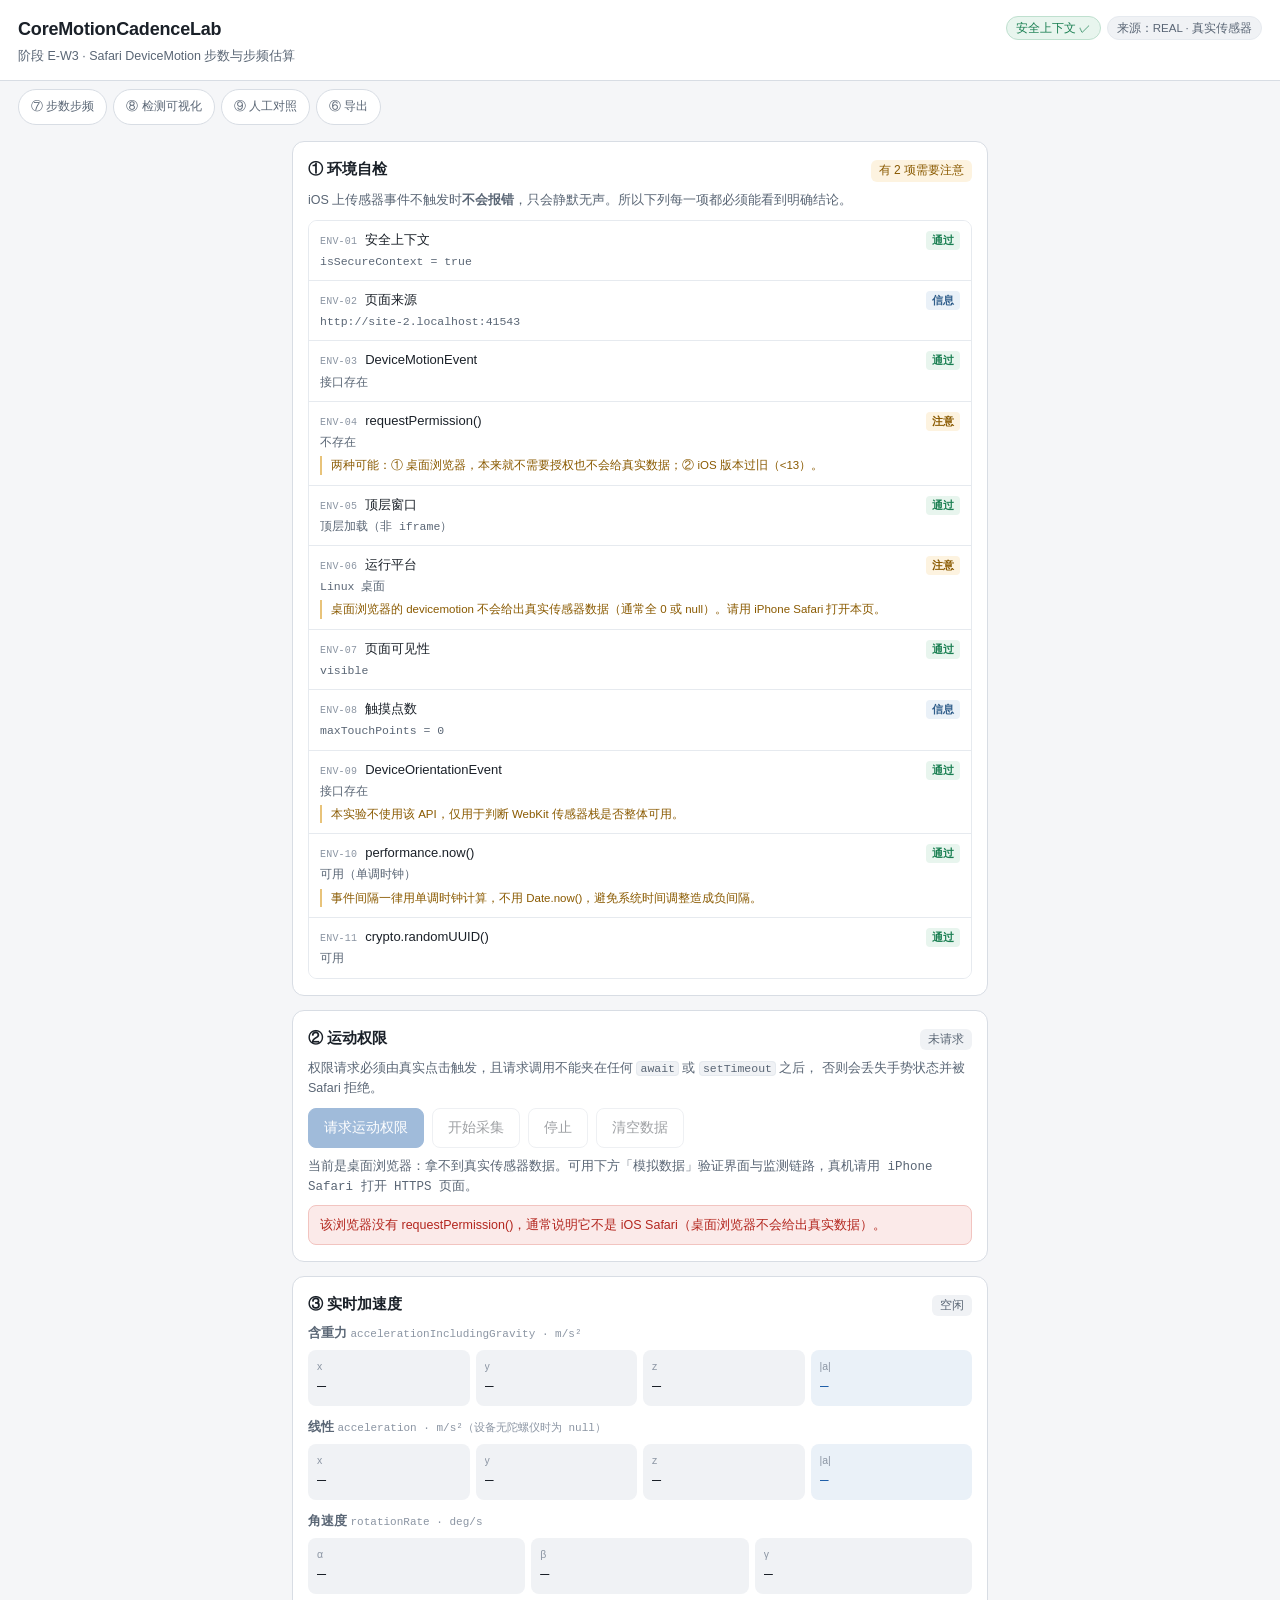
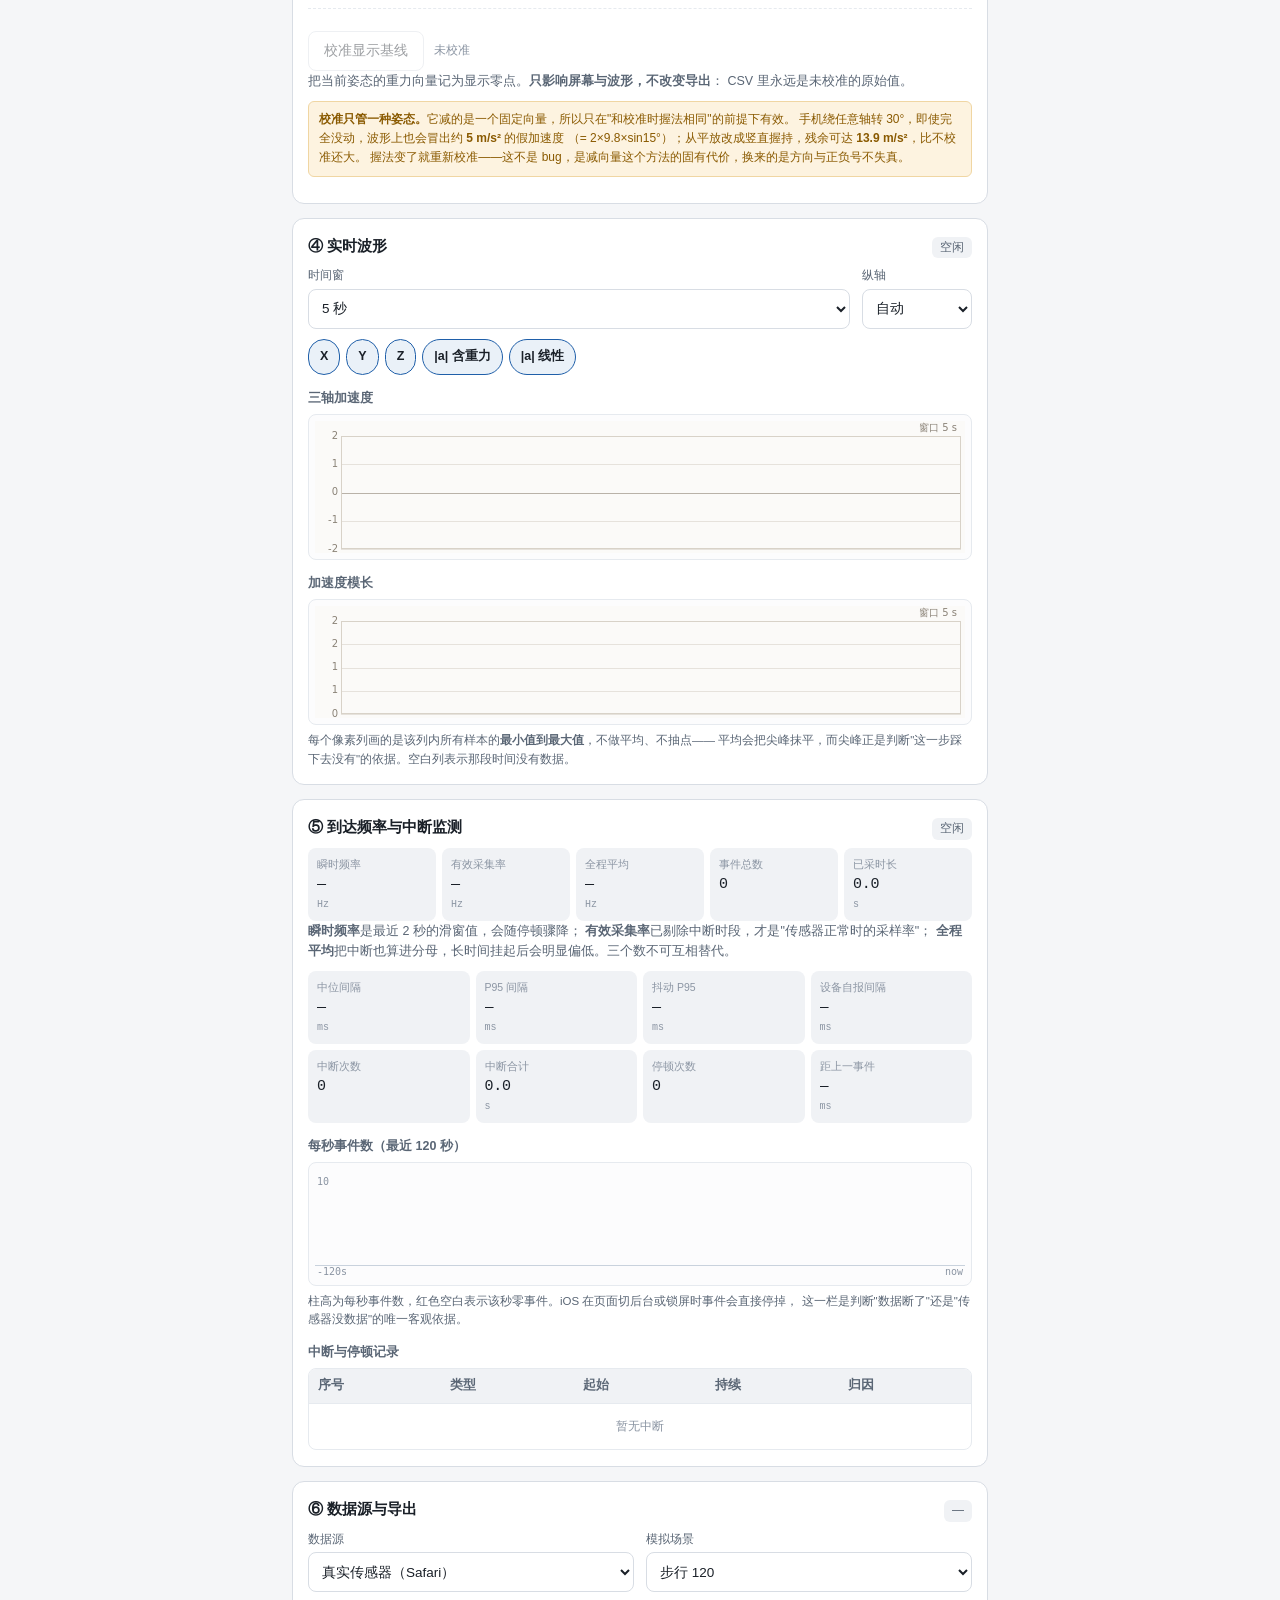
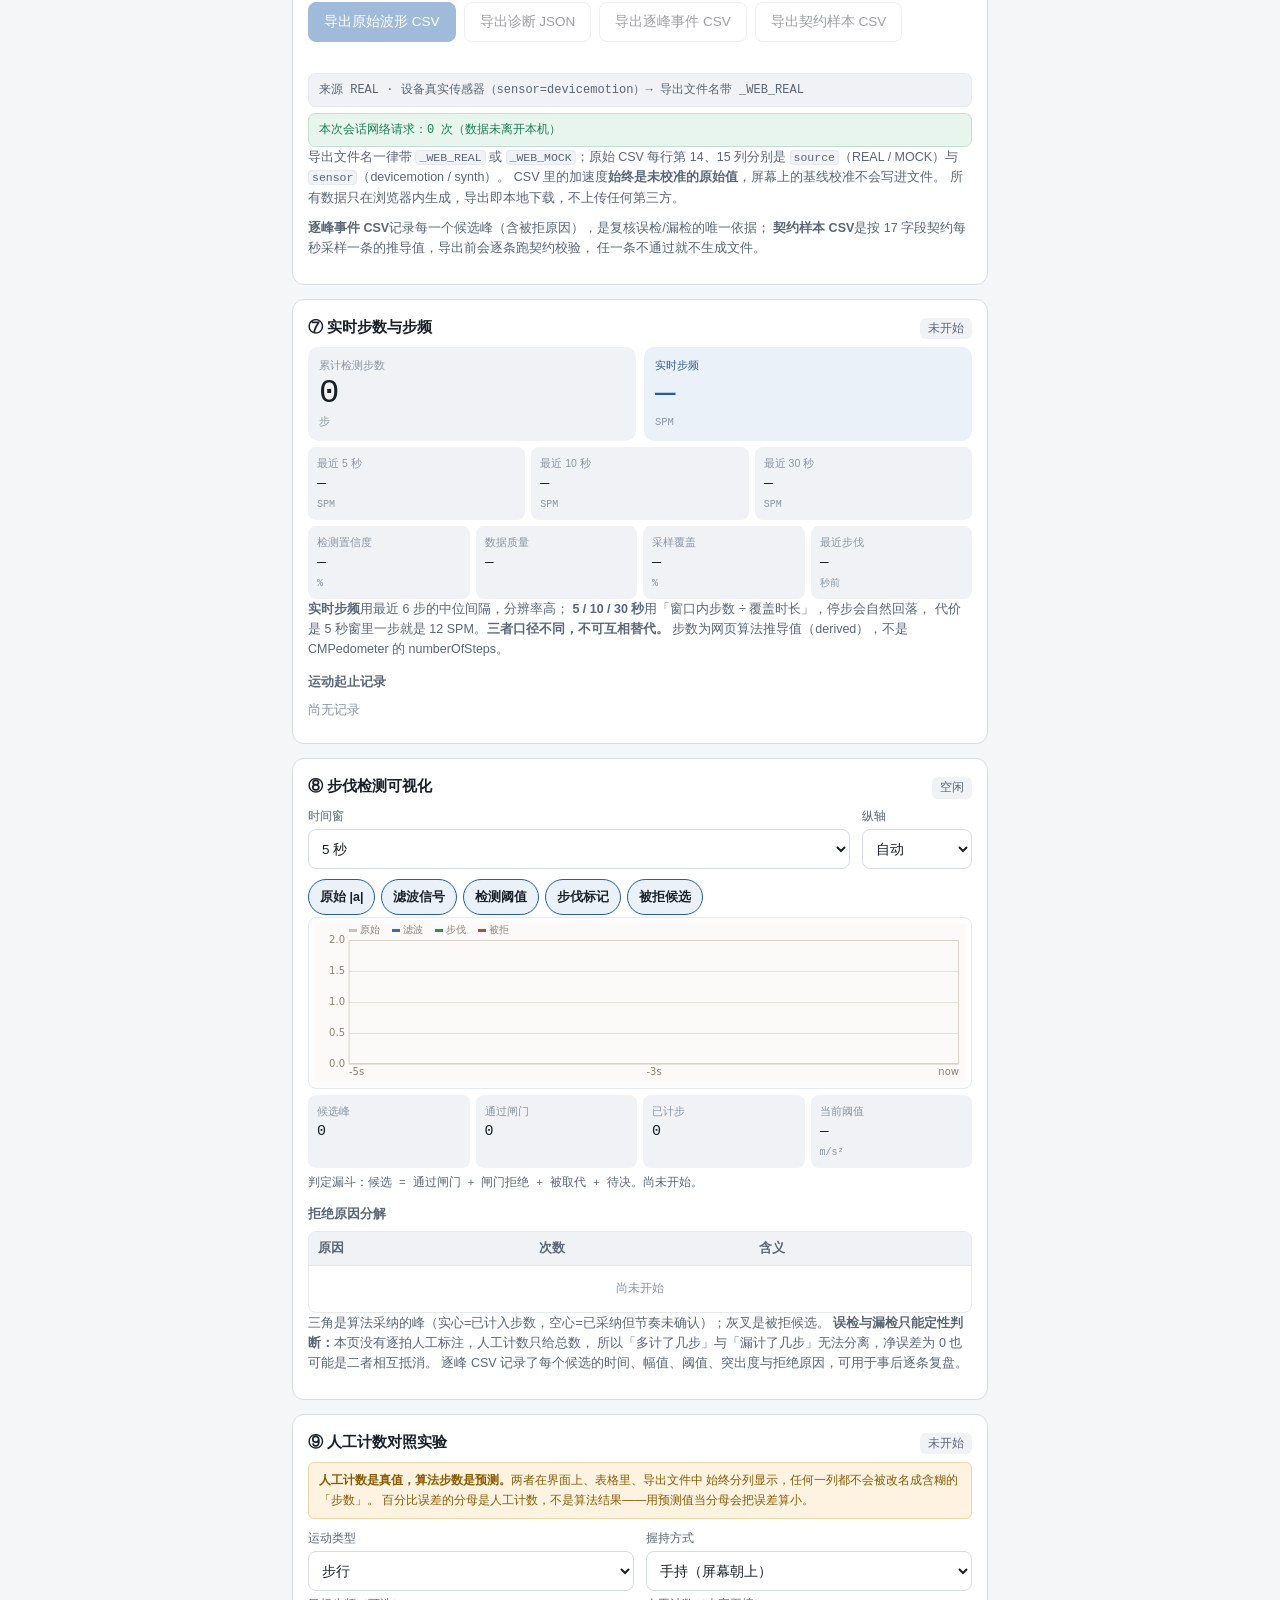
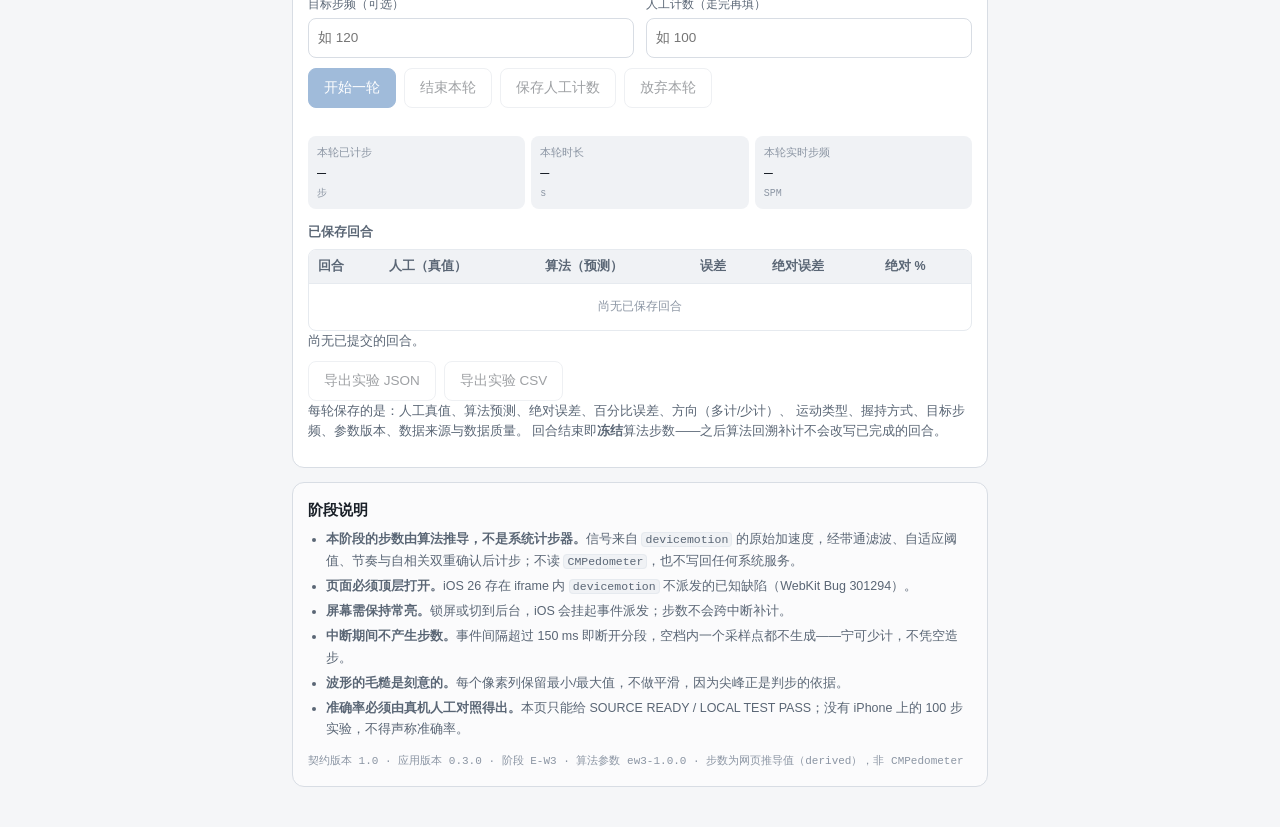
==== commit 8392b857: "Add files via upload" ====
--- a/index.html
+++ b/index.html
@@ -5,7 +5,7 @@
 <meta name="viewport" content="width=device-width, initial-scale=1, viewport-fit=cover">
 <meta name="color-scheme" content="light">
 <meta name="referrer" content="no-referrer">
-<title>CoreMotionCadenceLab · E-W2 真实波形</title>
+<title>CoreMotionCadenceLab · E-W3 步数与步频</title>
 <link rel="stylesheet" href="./style.css">
 </head>
 <body>
@@ -14,13 +14,20 @@
 <header class="topbar">
   <div class="topbar-main">
     <h1>CoreMotionCadenceLab</h1>
-    <p class="sub">阶段 E-W2 · Safari DeviceMotion 实时波形</p>
+    <p class="sub">阶段 E-W3 · Safari DeviceMotion 步数与步频估算</p>
   </div>
   <div class="topbar-badges">
     <span class="badge" id="badge-context">上下文检测中</span>
     <span class="badge" id="badge-source">来源：—</span>
   </div>
 </header>
+
+<nav class="quick-nav" aria-label="快速跳转">
+  <a href="#card-steps">⑦ 步数步频</a>
+  <a href="#card-stepplot">⑧ 检测可视化</a>
+  <a href="#card-exp">⑨ 人工对照</a>
+  <a href="#card-export">⑥ 导出</a>
+</nav>
 
 <main>
   <section class="card" id="card-env">
@@ -233,26 +240,228 @@
     <div class="btn-row">
       <button class="btn btn-primary" id="btn-export-csv" type="button" disabled>导出原始波形 CSV</button>
       <button class="btn" id="btn-export-json" type="button" disabled>导出诊断 JSON</button>
+      <button class="btn" id="btn-export-steps" type="button" disabled>导出逐峰事件 CSV</button>
+      <button class="btn" id="btn-export-samples" type="button" disabled>导出契约样本 CSV</button>
     </div>
     <p class="result" id="export-result"></p>
     <p class="source-line" id="export-source">来源待定</p>
     <p class="net-line" id="net-counter">网络请求计数启动中…</p>
     <p class="note">
-      导出文件名一律带 <code>_WEB_REAL</code> 或 <code>_WEB_MOCK</code>；CSV 每行第 14、15 列分别是
+      导出文件名一律带 <code>_WEB_REAL</code> 或 <code>_WEB_MOCK</code>；原始 CSV 每行第 14、15 列分别是
       <code>source</code>（REAL / MOCK）与 <code>sensor</code>（devicemotion / synth）。
       CSV 里的加速度<strong>始终是未校准的原始值</strong>，屏幕上的基线校准不会写进文件。
       所有数据只在浏览器内生成，导出即本地下载，不上传任何第三方。
     </p>
+    <p class="note">
+      <strong>逐峰事件 CSV</strong>记录每一个候选峰（含被拒原因），是复核误检/漏检的唯一依据；
+      <strong>契约样本 CSV</strong>是按 17 字段契约每秒采样一条的推导值，导出前会逐条跑契约校验，
+      任一条不通过就不生成文件。
+    </p>
+  </section>
+
+  <section class="card" id="card-steps">
+    <div class="card-head">
+      <h2>⑦ 实时步数与步频</h2>
+      <span class="verdict" id="step-state">静止</span>
+    </div>
+
+    <div class="step-hero">
+      <div class="hero-metric">
+        <span class="k">累计检测步数</span>
+        <span class="v" id="m-steps">0</span>
+        <span class="u">步</span>
+      </div>
+      <div class="hero-metric hero-accent">
+        <span class="k">实时步频</span>
+        <span class="v" id="m-spm">—</span>
+        <span class="u">SPM</span>
+      </div>
+    </div>
+
+    <div class="grid grid-3 mt">
+      <div class="metric"><span class="k">最近 5 秒</span><span class="v" id="m-spm5">—</span><span class="u">SPM</span></div>
+      <div class="metric"><span class="k">最近 10 秒</span><span class="v" id="m-spm10">—</span><span class="u">SPM</span></div>
+      <div class="metric"><span class="k">最近 30 秒</span><span class="v" id="m-spm30">—</span><span class="u">SPM</span></div>
+    </div>
+
+    <div class="grid grid-4 mt">
+      <div class="metric"><span class="k">检测置信度</span><span class="v" id="m-conf">—</span><span class="u">%</span></div>
+      <div class="metric"><span class="k">数据质量</span><span class="v" id="m-quality">—</span></div>
+      <div class="metric"><span class="k">采样覆盖</span><span class="v" id="m-coverage">—</span><span class="u">%</span></div>
+      <div class="metric"><span class="k">最近步伐</span><span class="v" id="m-last-step">—</span><span class="u">秒前</span></div>
+    </div>
+
+    <p class="note" id="step-note">
+      <strong>实时步频</strong>用最近 6 步的中位间隔，分辨率高；
+      <strong>5 / 10 / 30 秒</strong>用「窗口内步数 ÷ 覆盖时长」，停步会自然回落，
+      代价是 5 秒窗里一步就是 12 SPM。<strong>三者口径不同，不可互相替代。</strong>
+      步数为网页算法推导值（derived），不是 CMPedometer 的 numberOfSteps。
+    </p>
+    <p class="note" id="step-mode-note" hidden></p>
+
+    <h3 class="chart-title">运动起止记录</h3>
+    <ul class="plain-list compact" id="motion-list">
+      <li class="check-empty">尚无记录</li>
+    </ul>
+  </section>
+
+  <section class="card" id="card-stepplot">
+    <div class="card-head">
+      <h2>⑧ 步伐检测可视化</h2>
+      <span class="verdict" id="plot-state">空闲</span>
+    </div>
+
+    <div class="field-row">
+      <label class="field">
+        <span>时间窗</span>
+        <select id="sel-step-window">
+          <option value="2000">2 秒</option>
+          <option value="5000" selected>5 秒</option>
+          <option value="10000">10 秒</option>
+          <option value="15000">15 秒</option>
+          <option value="30000">30 秒</option>
+          <option value="60000">60 秒</option>
+        </select>
+      </label>
+      <label class="field field-inline">
+        <span>纵轴</span>
+        <select id="sel-step-scale">
+          <option value="auto" selected>自动</option>
+          <option value="fixed">固定 0–20</option>
+        </select>
+      </label>
+    </div>
+
+    <div class="chip-row" id="step-chips">
+      <button class="chip is-on" data-sch="raw" type="button">原始 |a|</button>
+      <button class="chip is-on" data-sch="filtered" type="button">滤波信号</button>
+      <button class="chip is-on" data-sch="threshold" type="button">检测阈值</button>
+      <button class="chip is-on" data-sch="steps" type="button">步伐标记</button>
+      <button class="chip is-on" data-sch="rejected" type="button">被拒候选</button>
+    </div>
+
+    <div class="wave-wrap">
+      <canvas id="wave-steps" height="158"></canvas>
+    </div>
+
+    <div class="grid grid-4 mt">
+      <div class="metric"><span class="k">候选峰</span><span class="v" id="m-cand">0</span></div>
+      <div class="metric"><span class="k">通过闸门</span><span class="v" id="m-accepted">0</span></div>
+      <div class="metric"><span class="k">已计步</span><span class="v" id="m-counted">0</span></div>
+      <div class="metric"><span class="k">当前阈值</span><span class="v" id="m-threshold">—</span><span class="u">m/s²</span></div>
+    </div>
+    <p class="note note-tight" id="step-funnel">判定漏斗：—</p>
+
+    <h3 class="chart-title">拒绝原因分解</h3>
+    <div class="table-wrap">
+      <table class="gap-table">
+        <thead>
+          <tr><th>原因</th><th>次数</th><th>含义</th></tr>
+        </thead>
+        <tbody id="reject-body">
+          <tr><td colspan="3" class="empty">暂无拒绝记录</td></tr>
+        </tbody>
+      </table>
+    </div>
+
+    <p class="note" id="plot-note">
+      三角是算法采纳的峰（实心=已计入步数，空心=已采纳但节奏未确认）；灰叉是被拒候选。
+      <strong>误检与漏检只能定性判断：</strong>本页没有逐拍人工标注，人工计数只给总数，
+      所以「多计了几步」与「漏计了几步」无法分离，净误差为 0 也可能是二者相互抵消。
+      逐峰 CSV 记录了每个候选的时间、幅值、阈值、突出度与拒绝原因，可用于事后逐条复盘。
+    </p>
+  </section>
+
+  <section class="card" id="card-exp">
+    <div class="card-head">
+      <h2>⑨ 人工计数对照实验</h2>
+      <span class="verdict" id="exp-state">未开始</span>
+    </div>
+
+    <p class="note note-warn">
+      <strong>人工计数是真值，算法步数是预测。</strong>两者在界面上、表格里、导出文件中
+      始终分列显示，任何一列都不会被改名成含糊的「步数」。
+      百分比误差的分母是人工计数，不是算法结果——用预测值当分母会把误差算小。
+    </p>
+
+    <div class="field-row">
+      <label class="field">
+        <span>运动类型</span>
+        <select id="sel-motion-type">
+          <option value="walk" selected>步行</option>
+          <option value="march">原地踏步</option>
+          <option value="run">跑步</option>
+          <option value="other">其他</option>
+        </select>
+      </label>
+      <label class="field">
+        <span>握持方式</span>
+        <select id="sel-posture">
+          <option value="hand" selected>手持（屏幕朝上）</option>
+          <option value="pocket">口袋</option>
+          <option value="armband">臂包</option>
+          <option value="other">其他</option>
+        </select>
+      </label>
+    </div>
+    <div class="field-row">
+      <label class="field">
+        <span>目标步频（可选）</span>
+        <input id="inp-target-spm" type="number" min="0" max="240" step="1" inputmode="numeric" placeholder="如 120">
+      </label>
+      <label class="field">
+        <span>人工计数（走完再填）</span>
+        <input id="inp-manual" type="number" min="0" step="1" inputmode="numeric" placeholder="如 100">
+      </label>
+    </div>
+
+    <div class="btn-row">
+      <button class="btn btn-primary" id="btn-exp-start" type="button" disabled>开始一轮</button>
+      <button class="btn" id="btn-exp-end" type="button" disabled>结束本轮</button>
+      <button class="btn" id="btn-exp-save" type="button" disabled>保存人工计数</button>
+      <button class="btn" id="btn-exp-cancel" type="button" disabled>放弃本轮</button>
+    </div>
+    <p class="result" id="exp-result"></p>
+
+    <div class="grid grid-3 mt">
+      <div class="metric"><span class="k">本轮已计步</span><span class="v" id="m-round-steps">—</span><span class="u">步</span></div>
+      <div class="metric"><span class="k">本轮时长</span><span class="v" id="m-round-dur">—</span><span class="u">s</span></div>
+      <div class="metric"><span class="k">本轮实时步频</span><span class="v" id="m-round-spm">—</span><span class="u">SPM</span></div>
+    </div>
+
+    <h3 class="chart-title">已保存回合</h3>
+    <div class="table-wrap">
+      <table class="gap-table exp-table">
+        <thead>
+          <tr><th>回合</th><th>人工（真值）</th><th>算法（预测）</th><th>误差</th><th>绝对误差</th><th>绝对 %</th></tr>
+        </thead>
+        <tbody id="exp-body">
+          <tr><td colspan="6" class="empty">尚无已保存回合</td></tr>
+        </tbody>
+      </table>
+    </div>
+    <p class="note" id="exp-summary">尚无已提交的回合。</p>
+
+    <div class="btn-row">
+      <button class="btn" id="btn-export-exp" type="button" disabled>导出实验 JSON</button>
+      <button class="btn" id="btn-export-exp-csv" type="button" disabled>导出实验 CSV</button>
+    </div>
+    <p class="note">
+      每轮保存的是：人工真值、算法预测、绝对误差、百分比误差、方向（多计/少计）、
+      运动类型、握持方式、目标步频、参数版本、数据来源与数据质量。
+      回合结束即<strong>冻结</strong>算法步数——之后算法回溯补计不会改写已完成的回合。
+    </p>
   </section>
 
   <section class="card card-quiet">
     <div class="card-head"><h2>阶段说明</h2></div>
     <ul class="plain-list">
-      <li><strong>本阶段不产出步频。</strong>步频估算算法计划在 E-W3 实现，此处若显示任何步数或步频即为伪造。</li>
+      <li><strong>本阶段的步数由算法推导，不是系统计步器。</strong>信号来自 <code>devicemotion</code> 的原始加速度，经带通滤波、自适应阈值、节奏与自相关双重确认后计步；不读 <code>CMPedometer</code>，也不写回任何系统服务。</li>
       <li><strong>页面必须顶层打开。</strong>iOS 26 存在 iframe 内 <code>devicemotion</code> 不派发的已知缺陷（WebKit Bug 301294）。</li>
-      <li><strong>屏幕需保持常亮。</strong>锁屏或切到后台，iOS 会挂起事件派发。</li>
-      <li><strong>与 Core Motion 的关系：</strong>本页读的是原始加速度，不是 <code>CMPedometer</code> 的计步结论，两者不可互换声明。</li>
-      <li><strong>波形不是"平滑后的漂亮曲线"。</strong>它刻意保留每个像素列的极值，看起来毛糙是正常的。</li>
+      <li><strong>屏幕需保持常亮。</strong>锁屏或切到后台，iOS 会挂起事件派发；步数不会跨中断补计。</li>
+      <li><strong>中断期间不产生步数。</strong>事件间隔超过 150 ms 即断开分段，空档内一个采样点都不生成——宁可少计，不凭空造步。</li>
+      <li><strong>波形的毛糙是刻意的。</strong>每个像素列保留最小/最大值，不做平滑，因为尖峰正是判步的依据。</li>
+      <li><strong>准确率必须由真机人工对照得出。</strong>本页只能给 SOURCE READY / LOCAL TEST PASS；没有 iPhone 上的 100 步实验，不得声称准确率。</li>
     </ul>
     <p class="footer-meta" id="footer-meta">契约版本 1.0</p>
   </section>
--- a/style.css
+++ b/style.css
@@ -1,626 +1,860 @@
-/* CoreMotionCadenceLab · E-W2 诊断页样式
-   目标：手机上一屏能看清关键数字，不靠颜色传达唯一信息（色盲友好）。 */
-
-:root {
-  --bg: #f5f6f8;
-  --surface: #ffffff;
-  --surface-2: #f0f2f5;
-  --border: #d8dde4;
-  --border-soft: #e6eaef;
-  --text: #1a2028;
-  --text-2: #5a6675;
-  --text-3: #8b95a3;
-  --ok: #1a7f52;
-  --ok-bg: #e8f5ee;
-  --warn: #8a5a00;
-  --warn-bg: #fdf3e0;
-  --fail: #b3261e;
-  --fail-bg: #fbeae9;
-  --info: #2f5d8a;
-  --info-bg: #eaf1f8;
-  --accent: #1f5fa9;
-  --mono: ui-monospace, SFMono-Regular, "SF Mono", Consolas, "Liberation Mono", monospace;
-}
-
-* { box-sizing: border-box; }
-
-html, body {
-  margin: 0;
-  padding: 0;
-  background: var(--bg);
-  color: var(--text);
-  font-family: -apple-system, BlinkMacSystemFont, "Segoe UI", "PingFang SC",
-    "Hiragino Sans GB", "Microsoft YaHei", sans-serif;
-  font-size: 15px;
-  line-height: 1.55;
-  -webkit-text-size-adjust: 100%;
-}
-
-.mock-ribbon {
-  position: sticky;
-  top: 0;
-  z-index: 20;
-  background: #f0b429;
-  color: #3d2a00;
-  text-align: center;
-  font-size: 12px;
-  font-weight: 600;
-  letter-spacing: 0.04em;
-  padding: 5px 10px;
-}
-
-.topbar {
-  background: var(--surface);
-  border-bottom: 1px solid var(--border);
-  padding: 16px 18px 14px;
-  display: flex;
-  flex-wrap: wrap;
-  gap: 10px;
-  align-items: flex-start;
-  justify-content: space-between;
-}
-
-.topbar h1 {
-  margin: 0;
-  font-size: 18px;
-  font-weight: 600;
-  letter-spacing: -0.01em;
-}
-
-.topbar .sub {
-  margin: 3px 0 0;
-  font-size: 12.5px;
-  color: var(--text-2);
-}
-
-.topbar-badges {
-  display: flex;
-  flex-wrap: wrap;
-  gap: 6px;
-}
-
-.badge {
-  display: inline-block;
-  font-size: 11.5px;
-  line-height: 1.4;
-  padding: 3px 9px;
-  border-radius: 999px;
-  background: var(--surface-2);
-  border: 1px solid var(--border-soft);
-  color: var(--text-2);
-  white-space: nowrap;
-}
-
-.badge.is-ok { background: var(--ok-bg); border-color: #bfe0cf; color: var(--ok); }
-.badge.is-warn { background: var(--warn-bg); border-color: #f0d6a3; color: var(--warn); }
-.badge.is-fail { background: var(--fail-bg); border-color: #f2c4c0; color: var(--fail); }
-.badge.is-mock { background: #f0b429; border-color: #d99c14; color: #3d2a00; font-weight: 600; }
-
-main {
-  max-width: 720px;
-  margin: 0 auto;
-  padding: 14px 12px 40px;
-  display: flex;
-  flex-direction: column;
-  gap: 14px;
-}
-
-.card {
-  background: var(--surface);
-  border: 1px solid var(--border);
-  border-radius: 12px;
-  padding: 15px 15px 16px;
-}
-
-.card-quiet { background: #fbfbfc; }
-
-.card-head {
-  display: flex;
-  align-items: baseline;
-  justify-content: space-between;
-  gap: 8px 10px;
-  margin-bottom: 8px;
-  flex-wrap: wrap;
-}
-
-.card-head h2 {
-  margin: 0;
-  font-size: 15px;
-  font-weight: 600;
-}
-
-.verdict {
-  font-size: 12px;
-  color: var(--text-2);
-  padding: 2px 8px;
-  border-radius: 6px;
-  background: var(--surface-2);
-  white-space: normal;
-  line-height: 1.45;
-}
-
-.verdict.is-ok { background: var(--ok-bg); color: var(--ok); }
-.verdict.is-warn { background: var(--warn-bg); color: var(--warn); }
-.verdict.is-fail { background: var(--fail-bg); color: var(--fail); }
-
-.note {
-  margin: 0 0 10px;
-  font-size: 12.5px;
-  line-height: 1.6;
-  color: var(--text-2);
-}
-
-/* 会误导人的前提条件必须比普通说明更显眼，但不能做成错误红色——
-   它不是错，是适用范围。用警告色而不报警。 */
-.note-warn {
-  margin-top: 8px;
-  padding: 8px 10px;
-  font-size: 12px;
-  color: var(--warn);
-  background: var(--warn-bg);
-  border: 1px solid #f0d6a3;
-  border-radius: 6px;
-}
-
-.note code, .plain-list code, .footer-meta code {
-  font-family: var(--mono);
-  font-size: 11.5px;
-  background: var(--surface-2);
-  border: 1px solid var(--border-soft);
-  border-radius: 4px;
-  padding: 0 3px;
-}
-
-/* ---------- 表格 ---------- */
-
-.table-wrap {
-  overflow-x: auto;
-  -webkit-overflow-scrolling: touch;
-  border: 1px solid var(--border-soft);
-  border-radius: 8px;
-}
-
-table {
-  width: 100%;
-  border-collapse: collapse;
-  font-size: 12.5px;
-}
-
-th, td {
-  text-align: left;
-  padding: 7px 9px;
-  border-bottom: 1px solid var(--border-soft);
-  vertical-align: top;
-}
-
-thead th {
-  background: var(--surface-2);
-  font-weight: 600;
-  color: var(--text-2);
-  white-space: nowrap;
-  position: sticky;
-  top: 0;
-}
-
-tbody tr:last-child td { border-bottom: none; }
-
-.col-id { width: 62px; }
-.col-name { width: 128px; white-space: nowrap; }
-.col-state { width: 62px; text-align: center; }
-
-/* 环境自检：列表布局，避免手机上四列表格把说明列压没 */
-.check-list {
-  list-style: none;
-  margin: 0;
-  padding: 0;
-  border: 1px solid var(--border-soft);
-  border-radius: 9px;
-  overflow: hidden;
-}
-
-.check {
-  padding: 9px 11px 10px;
-  border-bottom: 1px solid var(--border-soft);
-  background: var(--surface);
-}
-
-.check:last-child { border-bottom: none; }
-
-.check-row {
-  display: flex;
-  align-items: baseline;
-  gap: 8px;
-  flex-wrap: wrap;
-}
-
-.check-id {
-  font-family: var(--mono);
-  font-size: 10px;
-  color: var(--text-3);
-  letter-spacing: 0.02em;
-}
-
-.check-name {
-  font-size: 13px;
-  font-weight: 500;
-  flex: 1 1 auto;
-  min-width: 0;
-}
-
-.check-row .state-pill { margin-left: auto; }
-
-.check-detail {
-  margin: 3px 0 0;
-  font-family: var(--mono);
-  font-size: 11.5px;
-  line-height: 1.5;
-  color: var(--text-2);
-  word-break: break-word;
-}
-
-.check-hint {
-  margin: 5px 0 0;
-  font-size: 11.5px;
-  line-height: 1.6;
-  color: var(--warn);
-  padding-left: 9px;
-  border-left: 2px solid #e8c37a;
-}
-
-.check-empty {
-  padding: 14px;
-  text-align: center;
-  color: var(--text-3);
-  font-size: 12.5px;
-}
-
-.state-pill {
-  display: inline-block;
-  font-size: 11px;
-  font-weight: 600;
-  padding: 1px 6px;
-  border-radius: 4px;
-  white-space: nowrap;
-}
-.state-pill.OK { background: var(--ok-bg); color: var(--ok); }
-.state-pill.WARN { background: var(--warn-bg); color: var(--warn); }
-.state-pill.FAIL { background: var(--fail-bg); color: var(--fail); }
-.state-pill.INFO { background: var(--info-bg); color: var(--info); }
-
-td.empty { color: var(--text-3); text-align: center; padding: 14px; }
-
-/* ---------- 按钮 ---------- */
-
-.btn-row {
-  display: flex;
-  flex-wrap: wrap;
-  gap: 8px;
-  margin: 10px 0 0;
-}
-
-.btn {
-  appearance: none;
-  border: 1px solid var(--border);
-  background: var(--surface);
-  color: var(--text);
-  font-size: 13.5px;
-  font-family: inherit;
-  padding: 9px 15px;
-  border-radius: 8px;
-  cursor: pointer;
-  transition: background 0.12s ease, border-color 0.12s ease;
-  min-height: 40px;
-}
-
-.btn:active { background: var(--surface-2); }
-.btn:disabled { opacity: 0.42; cursor: not-allowed; }
-
-.btn-primary {
-  background: var(--accent);
-  border-color: var(--accent);
-  color: #fff;
-  font-weight: 500;
-}
-.btn-primary:active { background: #184d8c; }
-.btn-primary:disabled { background: var(--accent); }
-
-.result {
-  margin: 10px 0 0;
-  font-size: 12.5px;
-  font-family: var(--mono);
-  color: var(--text-2);
-  word-break: break-word;
-  min-height: 1em;
-}
-
-/* 来源标识：常驻显示，防止把 MOCK 采集误当成真机数据 */
-.source-line {
-  margin: 8px 0 0;
-  font-size: 12px;
-  font-family: var(--mono);
-  line-height: 1.5;
-  color: var(--text-2);
-  background: var(--surface-2);
-  border: 1px solid var(--border-soft);
-  border-radius: 7px;
-  padding: 7px 10px;
-}
-
-.source-line.is-mock {
-  background: #fdf3e0;
-  border-color: #f0d6a3;
-  color: var(--warn);
-  font-weight: 600;
-}
-
-/* 网络请求计数器 */
-.net-line {
-  margin: 6px 0 0;
-  font-size: 12px;
-  font-family: var(--mono);
-  line-height: 1.5;
-  padding: 7px 10px;
-  border-radius: 7px;
-  background: var(--surface-2);
-  border: 1px solid var(--border-soft);
-  color: var(--text-2);
-}
-
-.net-line.is-ok {
-  background: var(--ok-bg);
-  border-color: #bfe0cf;
-  color: var(--ok);
-}
-
-.net-line.is-warn {
-  background: var(--warn-bg);
-  border-color: #f0d6a3;
-  color: var(--warn);
-}
-
-.warn-line {
-  margin: 8px 0 0;
-  font-size: 12.5px;
-  line-height: 1.6;
-  color: var(--fail);
-  background: var(--fail-bg);
-  border: 1px solid #f2c4c0;
-  border-radius: 8px;
-  padding: 9px 11px;
-}
-
-/* ---------- 指标 ---------- */
-
-.metric-block { margin-bottom: 12px; }
-.metric-block:last-child { margin-bottom: 0; }
-
-.metric-block h3 {
-  margin: 0 0 6px;
-  font-size: 12.5px;
-  font-weight: 600;
-  color: var(--text-2);
-}
-
-.unit {
-  font-weight: 400;
-  color: var(--text-3);
-  font-size: 11px;
-  font-family: var(--mono);
-}
-
-.grid {
-  display: grid;
-  gap: 6px;
-  grid-template-columns: repeat(auto-fit, minmax(78px, 1fr));
-}
-
-.mt { margin-top: 6px; }
-
-.metric {
-  background: var(--surface-2);
-  border-radius: 8px;
-  padding: 8px 9px;
-  display: flex;
-  flex-direction: column;
-  gap: 1px;
-  min-width: 0;
-}
-
-.metric .k {
-  font-size: 10.5px;
-  color: var(--text-3);
-  white-space: nowrap;
-  overflow: hidden;
-  text-overflow: ellipsis;
-}
-
-.metric .v {
-  font-family: var(--mono);
-  font-size: 15px;
-  font-variant-numeric: tabular-nums;
-  letter-spacing: -0.02em;
-  white-space: nowrap;
-  overflow: hidden;
-  text-overflow: ellipsis;
-}
-
-.metric .u {
-  font-size: 10px;
-  color: var(--text-3);
-  font-family: var(--mono);
-}
-
-.metric-em { background: #eaf1f8; }
-.metric-em .v { color: var(--accent); }
-
-/* ---------- 图表 ---------- */
-
-.chart-title {
-  margin: 14px 0 6px;
-  font-size: 12.5px;
-  font-weight: 600;
-  color: var(--text-2);
-}
-
-.chart-wrap {
-  border: 1px solid var(--border-soft);
-  border-radius: 8px;
-  padding: 6px;
-  background: #fcfcfd;
-}
-
-#rate-canvas { display: block; width: 100%; height: auto; }
-
-.chart-note { margin: 6px 0 0; font-size: 11.5px; }
-
-.gap-table td { font-family: var(--mono); font-size: 11.5px; }
-.gap-table .cause-hidden { color: var(--warn); }
-
-/* ---------- 表单 ---------- */
-
-.field-row {
-  display: flex;
-  flex-wrap: wrap;
-  gap: 12px;
-  margin-bottom: 4px;
-}
-
-.field {
-  display: flex;
-  flex-direction: column;
-  gap: 4px;
-  font-size: 12px;
-  color: var(--text-2);
-  min-width: 160px;
-  flex: 1 1 160px;
-}
-
-.field select {
-  font-family: inherit;
-  font-size: 13.5px;
-  padding: 8px 9px;
-  border: 1px solid var(--border);
-  border-radius: 8px;
-  background: var(--surface);
-  color: var(--text);
-  min-height: 40px;
-}
-
-/* ---------- 其它 ---------- */
-
-.plain-list {
-  margin: 0;
-  padding-left: 18px;
-  font-size: 12.5px;
-  line-height: 1.7;
-  color: var(--text-2);
-}
-
-.plain-list li { margin-bottom: 4px; }
-
-.footer-meta {
-  margin: 12px 0 0;
-  font-size: 11px;
-  font-family: var(--mono);
-  color: var(--text-3);
-}
-
-@media (max-width: 420px) {
-  .topbar { padding: 14px 14px 12px; }
-  main { padding: 12px 10px 36px; }
-  .card { padding: 13px 13px 14px; }
-  .metric .v { font-size: 14px; }
-}
-
-/* ---------- E-W2：波形与校准 ---------- */
-
-.calib-block {
-  margin-top: 14px;
-  padding-top: 12px;
-  border-top: 1px dashed var(--border-soft);
-}
-
-.calib-block .btn-row { align-items: center; gap: 10px; }
-
-.calib-state {
-  font-size: 12px;
-  font-family: var(--mono);
-  color: var(--text-3);
-}
-
-.calib-state.is-ready { color: var(--ok); }
-.calib-state.is-capturing { color: var(--accent); }
-.calib-state.is-warn { color: var(--warn); }
-
-.wave-controls { margin-bottom: 8px; }
-
-.field-inline { min-width: 110px; flex: 0 1 110px; }
-
-/* 通道开关：用按钮而不是复选框，触控目标至少 36px 高 */
-.chip-row {
-  display: flex;
-  flex-wrap: wrap;
-  gap: 6px;
-  margin: 10px 0 2px;
-}
-
-.chip {
-  font-family: inherit;
-  font-size: 12.5px;
-  line-height: 1;
-  padding: 9px 11px;
-  min-height: 36px;
-  border: 1px solid var(--border);
-  border-radius: 999px;
-  background: var(--surface);
-  color: var(--text-3);
-  cursor: pointer;
-  -webkit-appearance: none;
-  appearance: none;
-  transition: color 0.12s ease, border-color 0.12s ease, background 0.12s ease;
-}
-
-.chip.is-on {
-  color: var(--text);
-  border-color: var(--accent);
-  background: var(--info-bg);
-  font-weight: 600;
-}
-
-.chip:active { background: var(--surface-2); }
-
-/* 波形画布：CSS 高度固定，位图尺寸由 JS 按 devicePixelRatio 放大 */
-.wave-wrap {
-  border: 1px solid var(--border-soft);
-  border-radius: 8px;
-  padding: 6px;
-  background: #fcfcfd;
-  overflow: hidden;
-}
-
-#wave-axes {
-  display: block;
-  width: 100%;
-  height: 132px;
-  touch-action: pan-y;
-}
-
-#wave-mags {
-  display: block;
-  width: 100%;
-  height: 112px;
-  touch-action: pan-y;
-}
-
-@media (max-width: 430px) {
-  .chip { padding: 8px 10px; font-size: 12px; }
-  .wave-controls .field { min-width: 0; flex: 1 1 45%; }
-}
-
-@media (max-width: 340px) {
-  main { padding: 10px 8px 32px; }
-  .card { padding: 11px 11px 12px; }
-  .chip { padding: 7px 8px; font-size: 11.5px; }
-  #wave-axes { height: 118px; }
-  #wave-mags { height: 100px; }
-}
+/* CoreMotionCadenceLab · E-W2 诊断页样式
+   目标：手机上一屏能看清关键数字，不靠颜色传达唯一信息（色盲友好）。 */
+
+:root {
+  --bg: #f5f6f8;
+  --surface: #ffffff;
+  --surface-2: #f0f2f5;
+  --border: #d8dde4;
+  --border-soft: #e6eaef;
+  --text: #1a2028;
+  --text-2: #5a6675;
+  --text-3: #8b95a3;
+  --ok: #1a7f52;
+  --ok-bg: #e8f5ee;
+  --warn: #8a5a00;
+  --warn-bg: #fdf3e0;
+  --fail: #b3261e;
+  --fail-bg: #fbeae9;
+  --info: #2f5d8a;
+  --info-bg: #eaf1f8;
+  --accent: #1f5fa9;
+  --mono: ui-monospace, SFMono-Regular, "SF Mono", Consolas, "Liberation Mono", monospace;
+}
+
+* { box-sizing: border-box; }
+
+html, body {
+  margin: 0;
+  padding: 0;
+  background: var(--bg);
+  color: var(--text);
+  font-family: -apple-system, BlinkMacSystemFont, "Segoe UI", "PingFang SC",
+    "Hiragino Sans GB", "Microsoft YaHei", sans-serif;
+  font-size: 15px;
+  line-height: 1.55;
+  -webkit-text-size-adjust: 100%;
+}
+
+.mock-ribbon {
+  position: sticky;
+  top: 0;
+  z-index: 20;
+  background: #f0b429;
+  color: #3d2a00;
+  text-align: center;
+  font-size: 12px;
+  font-weight: 600;
+  letter-spacing: 0.04em;
+  padding: 5px 10px;
+}
+
+.topbar {
+  background: var(--surface);
+  border-bottom: 1px solid var(--border);
+  padding: 16px 18px 14px;
+  display: flex;
+  flex-wrap: wrap;
+  gap: 10px;
+  align-items: flex-start;
+  justify-content: space-between;
+}
+
+.topbar h1 {
+  margin: 0;
+  font-size: 18px;
+  font-weight: 600;
+  letter-spacing: -0.01em;
+}
+
+.topbar .sub {
+  margin: 3px 0 0;
+  font-size: 12.5px;
+  color: var(--text-2);
+}
+
+.topbar-badges {
+  display: flex;
+  flex-wrap: wrap;
+  gap: 6px;
+}
+
+.badge {
+  display: inline-block;
+  font-size: 11.5px;
+  line-height: 1.4;
+  padding: 3px 9px;
+  border-radius: 999px;
+  background: var(--surface-2);
+  border: 1px solid var(--border-soft);
+  color: var(--text-2);
+  white-space: nowrap;
+}
+
+.badge.is-ok { background: var(--ok-bg); border-color: #bfe0cf; color: var(--ok); }
+.badge.is-warn { background: var(--warn-bg); border-color: #f0d6a3; color: var(--warn); }
+.badge.is-fail { background: var(--fail-bg); border-color: #f2c4c0; color: var(--fail); }
+.badge.is-mock { background: #f0b429; border-color: #d99c14; color: #3d2a00; font-weight: 600; }
+
+main {
+  max-width: 720px;
+  margin: 0 auto;
+  padding: 14px 12px 40px;
+  display: flex;
+  flex-direction: column;
+  gap: 14px;
+}
+
+.card {
+  background: var(--surface);
+  border: 1px solid var(--border);
+  border-radius: 12px;
+  padding: 15px 15px 16px;
+}
+
+.card-quiet { background: #fbfbfc; }
+
+.card-head {
+  display: flex;
+  align-items: baseline;
+  justify-content: space-between;
+  gap: 8px 10px;
+  margin-bottom: 8px;
+  flex-wrap: wrap;
+}
+
+.card-head h2 {
+  margin: 0;
+  font-size: 15px;
+  font-weight: 600;
+}
+
+.verdict {
+  font-size: 12px;
+  color: var(--text-2);
+  padding: 2px 8px;
+  border-radius: 6px;
+  background: var(--surface-2);
+  white-space: normal;
+  line-height: 1.45;
+}
+
+.verdict.is-ok { background: var(--ok-bg); color: var(--ok); }
+.verdict.is-warn { background: var(--warn-bg); color: var(--warn); }
+.verdict.is-fail { background: var(--fail-bg); color: var(--fail); }
+
+.note {
+  margin: 0 0 10px;
+  font-size: 12.5px;
+  line-height: 1.6;
+  color: var(--text-2);
+}
+
+/* 会误导人的前提条件必须比普通说明更显眼，但不能做成错误红色——
+   它不是错，是适用范围。用警告色而不报警。 */
+.note-warn {
+  margin-top: 8px;
+  padding: 8px 10px;
+  font-size: 12px;
+  color: var(--warn);
+  background: var(--warn-bg);
+  border: 1px solid #f0d6a3;
+  border-radius: 6px;
+}
+
+.note code, .plain-list code, .footer-meta code {
+  font-family: var(--mono);
+  font-size: 11.5px;
+  background: var(--surface-2);
+  border: 1px solid var(--border-soft);
+  border-radius: 4px;
+  padding: 0 3px;
+}
+
+/* ---------- 表格 ---------- */
+
+.table-wrap {
+  overflow-x: auto;
+  -webkit-overflow-scrolling: touch;
+  border: 1px solid var(--border-soft);
+  border-radius: 8px;
+}
+
+table {
+  width: 100%;
+  border-collapse: collapse;
+  font-size: 12.5px;
+}
+
+th, td {
+  text-align: left;
+  padding: 7px 9px;
+  border-bottom: 1px solid var(--border-soft);
+  vertical-align: top;
+}
+
+thead th {
+  background: var(--surface-2);
+  font-weight: 600;
+  color: var(--text-2);
+  white-space: nowrap;
+  position: sticky;
+  top: 0;
+}
+
+tbody tr:last-child td { border-bottom: none; }
+
+.col-id { width: 62px; }
+.col-name { width: 128px; white-space: nowrap; }
+.col-state { width: 62px; text-align: center; }
+
+/* 环境自检：列表布局，避免手机上四列表格把说明列压没 */
+.check-list {
+  list-style: none;
+  margin: 0;
+  padding: 0;
+  border: 1px solid var(--border-soft);
+  border-radius: 9px;
+  overflow: hidden;
+}
+
+.check {
+  padding: 9px 11px 10px;
+  border-bottom: 1px solid var(--border-soft);
+  background: var(--surface);
+}
+
+.check:last-child { border-bottom: none; }
+
+.check-row {
+  display: flex;
+  align-items: baseline;
+  gap: 8px;
+  flex-wrap: wrap;
+}
+
+.check-id {
+  font-family: var(--mono);
+  font-size: 10px;
+  color: var(--text-3);
+  letter-spacing: 0.02em;
+}
+
+.check-name {
+  font-size: 13px;
+  font-weight: 500;
+  flex: 1 1 auto;
+  min-width: 0;
+}
+
+.check-row .state-pill { margin-left: auto; }
+
+.check-detail {
+  margin: 3px 0 0;
+  font-family: var(--mono);
+  font-size: 11.5px;
+  line-height: 1.5;
+  color: var(--text-2);
+  word-break: break-word;
+}
+
+.check-hint {
+  margin: 5px 0 0;
+  font-size: 11.5px;
+  line-height: 1.6;
+  color: var(--warn);
+  padding-left: 9px;
+  border-left: 2px solid #e8c37a;
+}
+
+.check-empty {
+  padding: 14px;
+  text-align: center;
+  color: var(--text-3);
+  font-size: 12.5px;
+}
+
+.state-pill {
+  display: inline-block;
+  font-size: 11px;
+  font-weight: 600;
+  padding: 1px 6px;
+  border-radius: 4px;
+  white-space: nowrap;
+}
+.state-pill.OK { background: var(--ok-bg); color: var(--ok); }
+.state-pill.WARN { background: var(--warn-bg); color: var(--warn); }
+.state-pill.FAIL { background: var(--fail-bg); color: var(--fail); }
+.state-pill.INFO { background: var(--info-bg); color: var(--info); }
+
+td.empty { color: var(--text-3); text-align: center; padding: 14px; }
+
+/* ---------- 按钮 ---------- */
+
+.btn-row {
+  display: flex;
+  flex-wrap: wrap;
+  gap: 8px;
+  margin: 10px 0 0;
+}
+
+.btn {
+  appearance: none;
+  border: 1px solid var(--border);
+  background: var(--surface);
+  color: var(--text);
+  font-size: 13.5px;
+  font-family: inherit;
+  padding: 9px 15px;
+  border-radius: 8px;
+  cursor: pointer;
+  transition: background 0.12s ease, border-color 0.12s ease;
+  min-height: 40px;
+}
+
+.btn:active { background: var(--surface-2); }
+.btn:disabled { opacity: 0.42; cursor: not-allowed; }
+
+.btn-primary {
+  background: var(--accent);
+  border-color: var(--accent);
+  color: #fff;
+  font-weight: 500;
+}
+.btn-primary:active { background: #184d8c; }
+.btn-primary:disabled { background: var(--accent); }
+
+.result {
+  margin: 10px 0 0;
+  font-size: 12.5px;
+  font-family: var(--mono);
+  color: var(--text-2);
+  word-break: break-word;
+  min-height: 1em;
+}
+
+/* 来源标识：常驻显示，防止把 MOCK 采集误当成真机数据 */
+.source-line {
+  margin: 8px 0 0;
+  font-size: 12px;
+  font-family: var(--mono);
+  line-height: 1.5;
+  color: var(--text-2);
+  background: var(--surface-2);
+  border: 1px solid var(--border-soft);
+  border-radius: 7px;
+  padding: 7px 10px;
+}
+
+.source-line.is-mock {
+  background: #fdf3e0;
+  border-color: #f0d6a3;
+  color: var(--warn);
+  font-weight: 600;
+}
+
+/* 网络请求计数器 */
+.net-line {
+  margin: 6px 0 0;
+  font-size: 12px;
+  font-family: var(--mono);
+  line-height: 1.5;
+  padding: 7px 10px;
+  border-radius: 7px;
+  background: var(--surface-2);
+  border: 1px solid var(--border-soft);
+  color: var(--text-2);
+}
+
+.net-line.is-ok {
+  background: var(--ok-bg);
+  border-color: #bfe0cf;
+  color: var(--ok);
+}
+
+.net-line.is-warn {
+  background: var(--warn-bg);
+  border-color: #f0d6a3;
+  color: var(--warn);
+}
+
+.warn-line {
+  margin: 8px 0 0;
+  font-size: 12.5px;
+  line-height: 1.6;
+  color: var(--fail);
+  background: var(--fail-bg);
+  border: 1px solid #f2c4c0;
+  border-radius: 8px;
+  padding: 9px 11px;
+}
+
+/* ---------- 指标 ---------- */
+
+.metric-block { margin-bottom: 12px; }
+.metric-block:last-child { margin-bottom: 0; }
+
+.metric-block h3 {
+  margin: 0 0 6px;
+  font-size: 12.5px;
+  font-weight: 600;
+  color: var(--text-2);
+}
+
+.unit {
+  font-weight: 400;
+  color: var(--text-3);
+  font-size: 11px;
+  font-family: var(--mono);
+}
+
+.grid {
+  display: grid;
+  gap: 6px;
+  grid-template-columns: repeat(auto-fit, minmax(78px, 1fr));
+}
+
+.mt { margin-top: 6px; }
+
+.metric {
+  background: var(--surface-2);
+  border-radius: 8px;
+  padding: 8px 9px;
+  display: flex;
+  flex-direction: column;
+  gap: 1px;
+  min-width: 0;
+}
+
+.metric .k {
+  font-size: 10.5px;
+  color: var(--text-3);
+  white-space: nowrap;
+  overflow: hidden;
+  text-overflow: ellipsis;
+}
+
+.metric .v {
+  font-family: var(--mono);
+  font-size: 15px;
+  font-variant-numeric: tabular-nums;
+  letter-spacing: -0.02em;
+  white-space: nowrap;
+  overflow: hidden;
+  text-overflow: ellipsis;
+}
+
+.metric .u {
+  font-size: 10px;
+  color: var(--text-3);
+  font-family: var(--mono);
+}
+
+.metric-em { background: #eaf1f8; }
+.metric-em .v { color: var(--accent); }
+
+/* ---------- 图表 ---------- */
+
+.chart-title {
+  margin: 14px 0 6px;
+  font-size: 12.5px;
+  font-weight: 600;
+  color: var(--text-2);
+}
+
+.chart-wrap {
+  border: 1px solid var(--border-soft);
+  border-radius: 8px;
+  padding: 6px;
+  background: #fcfcfd;
+}
+
+#rate-canvas { display: block; width: 100%; height: auto; }
+
+.chart-note { margin: 6px 0 0; font-size: 11.5px; }
+
+.gap-table td { font-family: var(--mono); font-size: 11.5px; }
+.gap-table .cause-hidden { color: var(--warn); }
+
+/* ---------- 表单 ---------- */
+
+.field-row {
+  display: flex;
+  flex-wrap: wrap;
+  gap: 12px;
+  margin-bottom: 4px;
+}
+
+.field {
+  display: flex;
+  flex-direction: column;
+  gap: 4px;
+  font-size: 12px;
+  color: var(--text-2);
+  min-width: 160px;
+  flex: 1 1 160px;
+}
+
+.field select {
+  font-family: inherit;
+  font-size: 13.5px;
+  padding: 8px 9px;
+  border: 1px solid var(--border);
+  border-radius: 8px;
+  background: var(--surface);
+  color: var(--text);
+  min-height: 40px;
+}
+
+/* ---------- 其它 ---------- */
+
+.plain-list {
+  margin: 0;
+  padding-left: 18px;
+  font-size: 12.5px;
+  line-height: 1.7;
+  color: var(--text-2);
+}
+
+.plain-list li { margin-bottom: 4px; }
+
+.footer-meta {
+  margin: 12px 0 0;
+  font-size: 11px;
+  font-family: var(--mono);
+  color: var(--text-3);
+}
+
+@media (max-width: 420px) {
+  .topbar { padding: 14px 14px 12px; }
+  main { padding: 12px 10px 36px; }
+  .card { padding: 13px 13px 14px; }
+  .metric .v { font-size: 14px; }
+}
+
+/* ---------- E-W2：波形与校准 ---------- */
+
+.calib-block {
+  margin-top: 14px;
+  padding-top: 12px;
+  border-top: 1px dashed var(--border-soft);
+}
+
+.calib-block .btn-row { align-items: center; gap: 10px; }
+
+.calib-state {
+  font-size: 12px;
+  font-family: var(--mono);
+  color: var(--text-3);
+}
+
+.calib-state.is-ready { color: var(--ok); }
+.calib-state.is-capturing { color: var(--accent); }
+.calib-state.is-warn { color: var(--warn); }
+
+.wave-controls { margin-bottom: 8px; }
+
+.field-inline { min-width: 110px; flex: 0 1 110px; }
+
+/* 通道开关：用按钮而不是复选框，触控目标至少 36px 高 */
+.chip-row {
+  display: flex;
+  flex-wrap: wrap;
+  gap: 6px;
+  margin: 10px 0 2px;
+}
+
+.chip {
+  font-family: inherit;
+  font-size: 12.5px;
+  line-height: 1;
+  padding: 9px 11px;
+  min-height: 36px;
+  border: 1px solid var(--border);
+  border-radius: 999px;
+  background: var(--surface);
+  color: var(--text-3);
+  cursor: pointer;
+  -webkit-appearance: none;
+  appearance: none;
+  transition: color 0.12s ease, border-color 0.12s ease, background 0.12s ease;
+}
+
+.chip.is-on {
+  color: var(--text);
+  border-color: var(--accent);
+  background: var(--info-bg);
+  font-weight: 600;
+}
+
+.chip:active { background: var(--surface-2); }
+
+/* 波形画布：CSS 高度固定，位图尺寸由 JS 按 devicePixelRatio 放大 */
+.wave-wrap {
+  border: 1px solid var(--border-soft);
+  border-radius: 8px;
+  padding: 6px;
+  background: #fcfcfd;
+  overflow: hidden;
+}
+
+#wave-axes {
+  display: block;
+  width: 100%;
+  height: 132px;
+  touch-action: pan-y;
+}
+
+#wave-mags {
+  display: block;
+  width: 100%;
+  height: 112px;
+  touch-action: pan-y;
+}
+
+@media (max-width: 430px) {
+  .chip { padding: 8px 10px; font-size: 12px; }
+  .wave-controls .field { min-width: 0; flex: 1 1 45%; }
+}
+
+@media (max-width: 340px) {
+  main { padding: 10px 8px 32px; }
+  .card { padding: 11px 11px 12px; }
+  .chip { padding: 7px 8px; font-size: 11.5px; }
+  #wave-axes { height: 118px; }
+  #wave-mags { height: 100px; }
+}
+
+/* ================= E-W3：步数 / 步频 / 人工对照 ================= */
+
+.topbar-main { min-width: 0; }
+
+/* 快速跳转：横向可滚，不换行堆积 */
+.quick-nav {
+  display: flex;
+  gap: 6px;
+  padding: 8px 18px 2px;
+  overflow-x: auto;
+  -webkit-overflow-scrolling: touch;
+  scrollbar-width: none;
+}
+
+.quick-nav::-webkit-scrollbar { display: none; }
+
+.quick-nav a {
+  flex: 0 0 auto;
+  font-size: 12px;
+  line-height: 1;
+  padding: 10px 12px;
+  min-height: 36px;
+  border: 1px solid var(--border);
+  border-radius: 999px;
+  background: var(--surface);
+  color: var(--text-2);
+  text-decoration: none;
+  white-space: nowrap;
+}
+
+.quick-nav a:active { background: var(--surface-2); }
+
+/* 两个主指标：数字给到 34px，手机上 glance 可读 */
+.step-hero {
+  display: grid;
+  grid-template-columns: 1fr 1fr;
+  gap: 8px;
+  margin-top: 4px;
+}
+
+.hero-metric {
+  background: var(--surface-2);
+  border-radius: 10px;
+  padding: 10px 11px 11px;
+  display: flex;
+  flex-direction: column;
+  gap: 2px;
+  min-width: 0;
+}
+
+.hero-metric .k {
+  font-size: 11px;
+  color: var(--text-3);
+  white-space: nowrap;
+  overflow: hidden;
+  text-overflow: ellipsis;
+}
+
+.hero-metric .v {
+  font-family: var(--mono);
+  font-size: 34px;
+  line-height: 1.05;
+  font-variant-numeric: tabular-nums;
+  letter-spacing: -0.03em;
+  white-space: nowrap;
+  overflow: hidden;
+  text-overflow: ellipsis;
+}
+
+.hero-metric .u {
+  font-family: var(--mono);
+  font-size: 10.5px;
+  color: var(--text-3);
+}
+
+.hero-accent { background: var(--info-bg); }
+.hero-accent .v { color: var(--accent); }
+.hero-accent .k { color: var(--info); }
+
+/* 三列 / 四列 / 五列：统一走 auto-fit，窄屏自动折行而不是溢出 */
+.grid-3 { grid-template-columns: repeat(auto-fit, minmax(84px, 1fr)); }
+.grid-4 { grid-template-columns: repeat(auto-fit, minmax(76px, 1fr)); }
+.grid-5 { grid-template-columns: repeat(auto-fit, minmax(68px, 1fr)); }
+
+/* 紧凑列表：运动起止记录。去掉项目符号，时间戳用等宽右对齐 */
+.plain-list.compact {
+  list-style: none;
+  padding-left: 0;
+  font-size: 12px;
+  line-height: 1.5;
+}
+
+.plain-list.compact li {
+  display: flex;
+  align-items: baseline;
+  justify-content: space-between;
+  gap: 10px;
+  padding: 3px 0;
+  border-bottom: 1px dashed var(--border-soft);
+}
+
+.plain-list.compact li:last-child { border-bottom: none; }
+.plain-list.compact .check-empty { justify-content: flex-start; }
+
+.motion-off {
+  font-family: var(--mono);
+  font-size: 11px;
+  color: var(--text-3);
+  font-variant-numeric: tabular-nums;
+}
+
+/* 数字输入框与 select 保持同一高度与圆角，避免 iOS 聚焦时缩放 */
+.field input {
+  font-family: inherit;
+  font-size: 13.5px;
+  padding: 8px 9px;
+  border: 1px solid var(--border);
+  border-radius: 8px;
+  background: var(--surface);
+  color: var(--text);
+  min-height: 40px;
+  width: 100%;
+  -webkit-appearance: none;
+  appearance: none;
+}
+
+.field input:focus,
+.field select:focus {
+  outline: 2px solid var(--accent);
+  outline-offset: -1px;
+}
+
+/* 拒绝原因表的"含义"列是说明文字，不该用等宽字体 */
+.gap-table td.reject-meaning {
+  font-family: inherit;
+  font-size: 11.5px;
+  color: var(--text-2);
+  line-height: 1.45;
+}
+
+.err-over { color: var(--fail); font-weight: 600; }
+.err-under { color: var(--info); font-weight: 600; }
+
+#wave-steps {
+  display: block;
+  width: 100%;
+  height: 158px;
+  touch-action: pan-y;
+}
+
+@media (max-width: 430px) {
+  .hero-metric .v { font-size: 30px; }
+  .quick-nav { padding: 8px 14px 2px; }
+}
+
+@media (max-width: 340px) {
+  .hero-metric .v { font-size: 26px; }
+  .step-hero { grid-template-columns: 1fr; }
+  #wave-steps { height: 140px; }
+  .quick-nav a { padding: 9px 10px; font-size: 11.5px; }
+}
+
+/* ---------- E-W3 修补：锚点、漏斗、堆叠表格 ---------- */
+
+/* 快速跳转与 scrollIntoView 都会把卡片顶部顶到吸顶条下面。
+   之前"⑦ 实时步数与步频"的标题就被 MOCK 提示条压住，看起来像没有标题。 */
+.card { scroll-margin-top: 52px; }
+
+.note-tight {
+  margin: 6px 0 0;
+  font-size: 11.5px;
+  line-height: 1.5;
+  font-family: var(--mono);
+  color: var(--text-2);
+  word-break: break-word;
+}
+
+.note-fail { color: var(--fail); font-weight: 600; }
+
+/* 六列对照表在 320–430px 上横向滚动很难读：
+   改成一回合一块，每个字段带自己的标签，真值与预测不再挤在一行。 */
+@media (max-width: 430px) {
+  .exp-table thead { display: none; }
+
+  .exp-table,
+  .exp-table tbody,
+  .exp-table tr,
+  .exp-table td {
+    display: block;
+    width: 100%;
+  }
+
+  .exp-table tr {
+    border: 1px solid var(--border-soft);
+    border-radius: 8px;
+    margin-bottom: 8px;
+    padding: 4px 8px;
+    background: var(--surface);
+  }
+
+  .exp-table td {
+    border: none;
+    padding: 3px 0;
+    display: flex;
+    justify-content: space-between;
+    gap: 10px;
+    font-size: 12.5px;
+  }
+
+  .exp-table td::before {
+    content: attr(data-label);
+    color: var(--text-3);
+    font-size: 11.5px;
+    flex: 0 0 auto;
+  }
+
+  .exp-table td.empty {
+    display: block;
+    text-align: center;
+    padding: 12px 0;
+  }
+
+  .exp-table td.empty::before { content: none; }
+
+  .table-wrap:has(.exp-table) { border: none; border-radius: 0; }
+
+  /* 空态行不该带卡片边框：那会让"还没有回合"看起来像一条真记录 */
+  .exp-table tr:has(td.empty) {
+    border: none;
+    background: transparent;
+    padding: 0;
+  }
+}
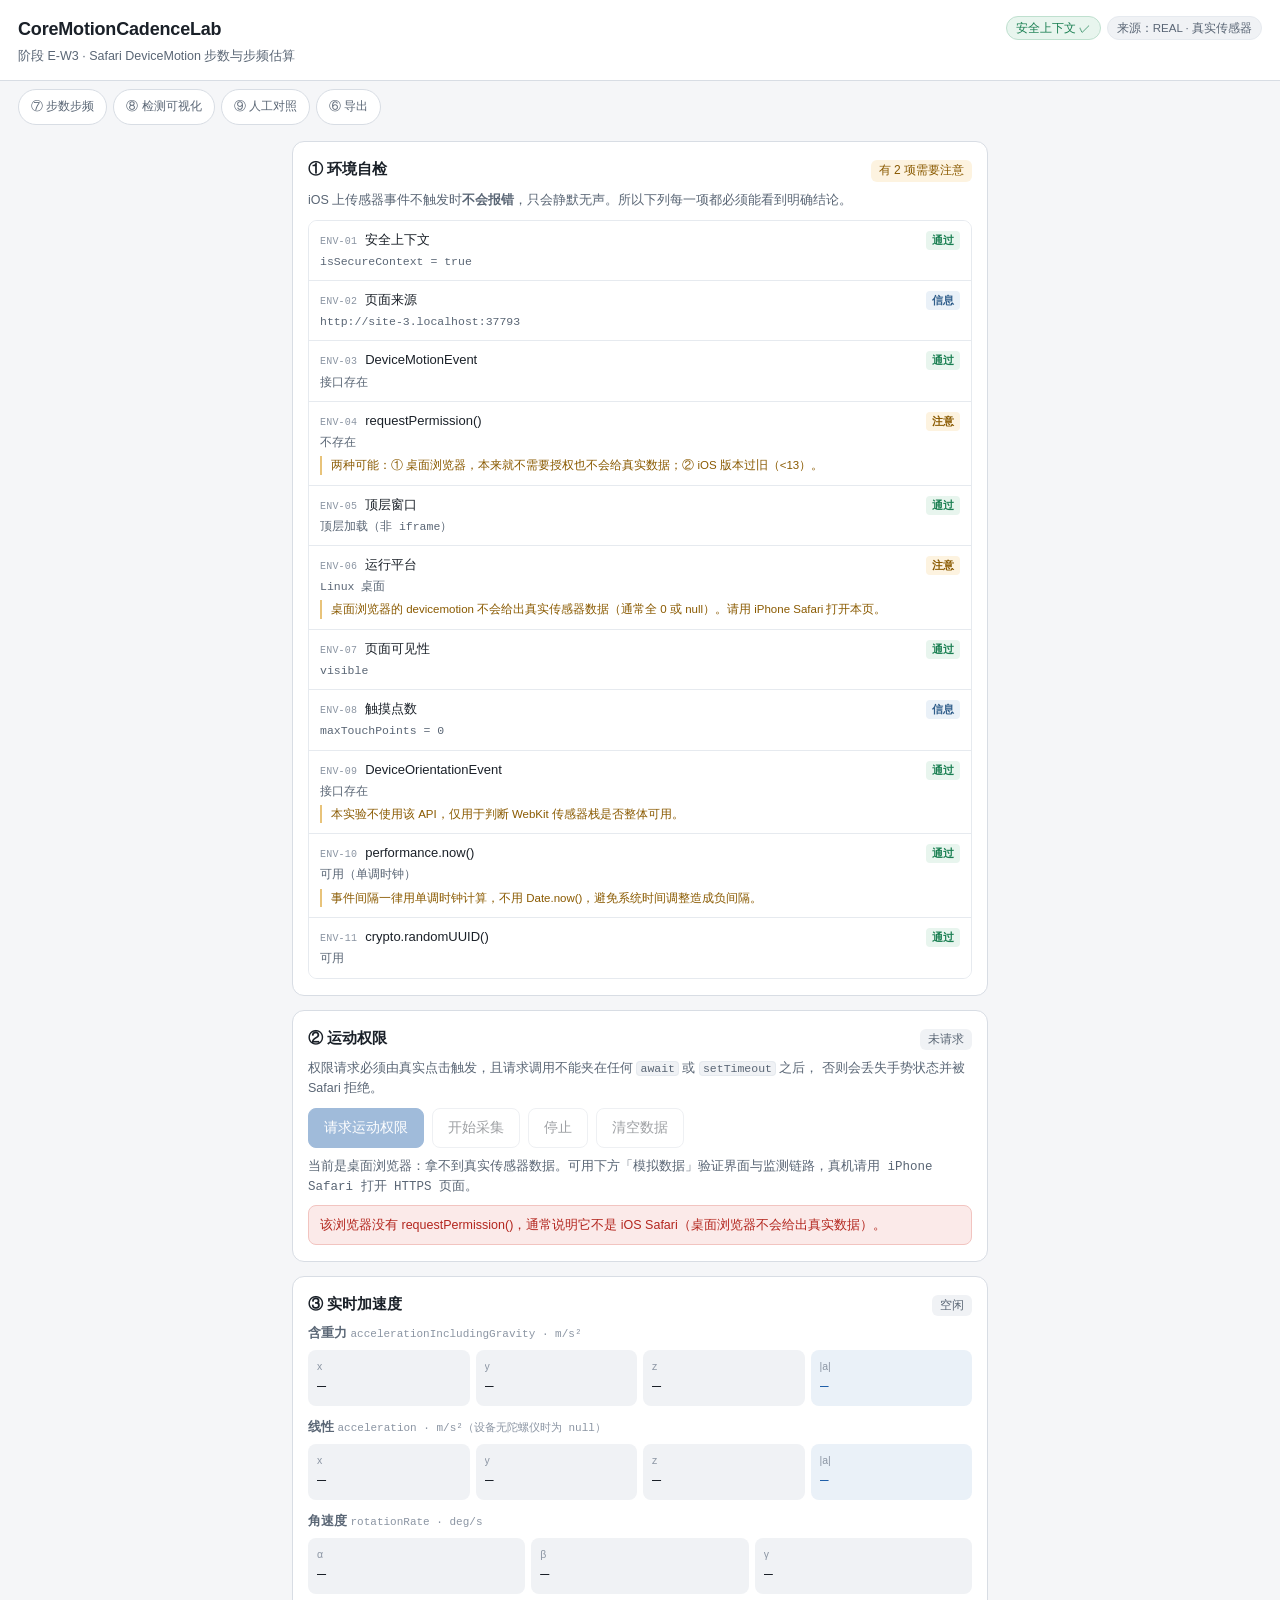
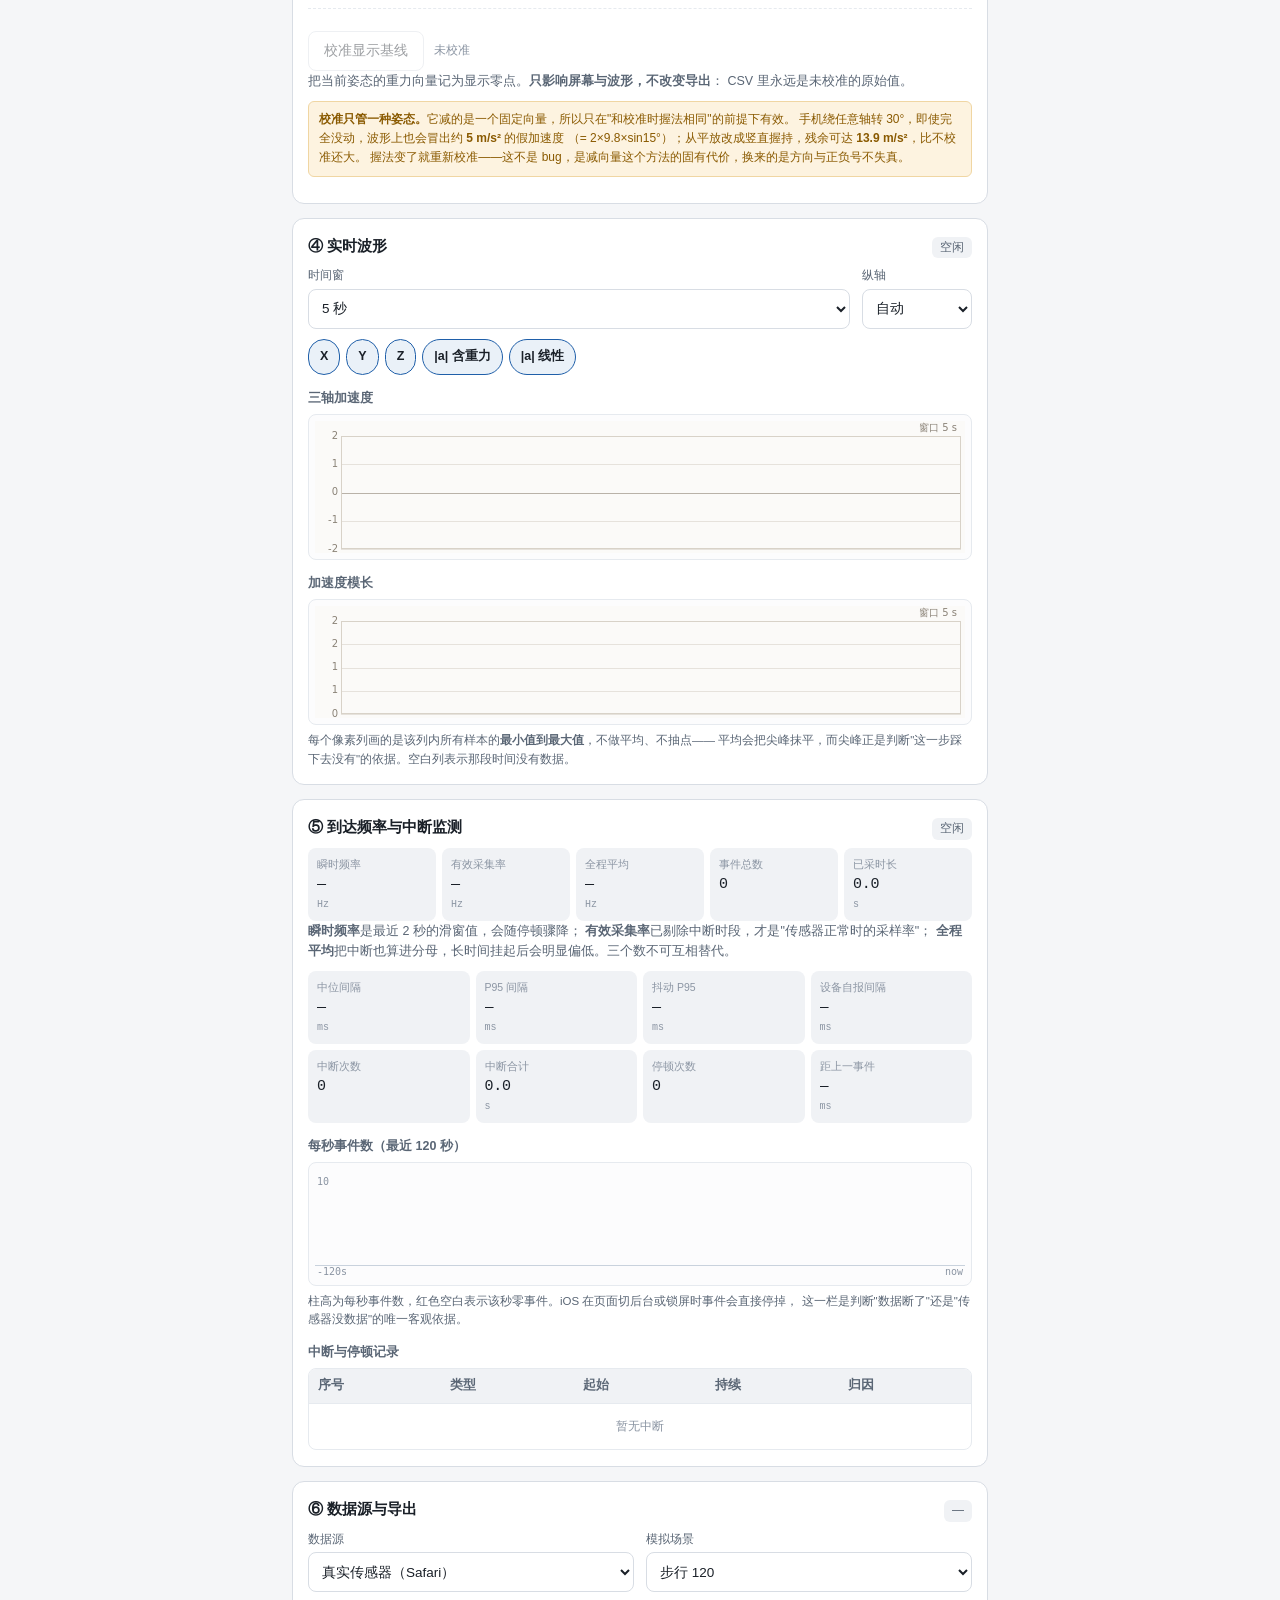
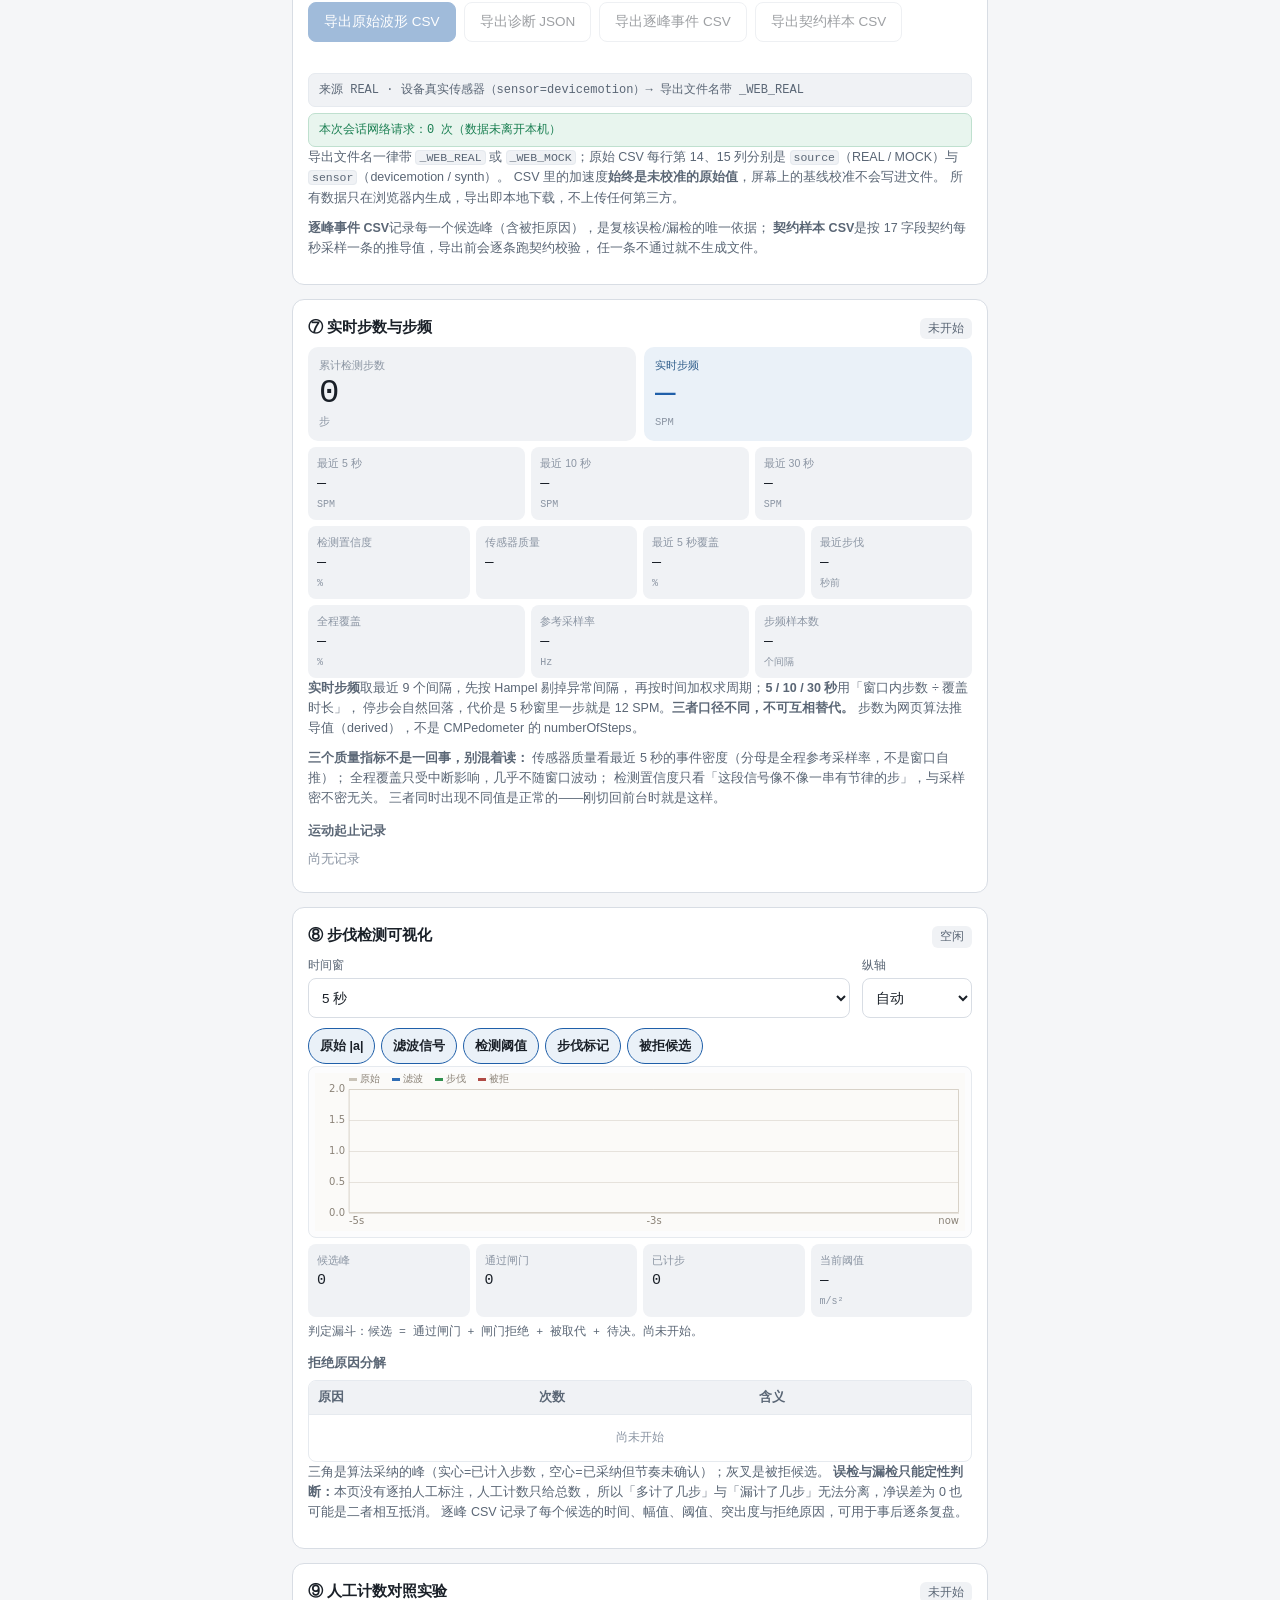
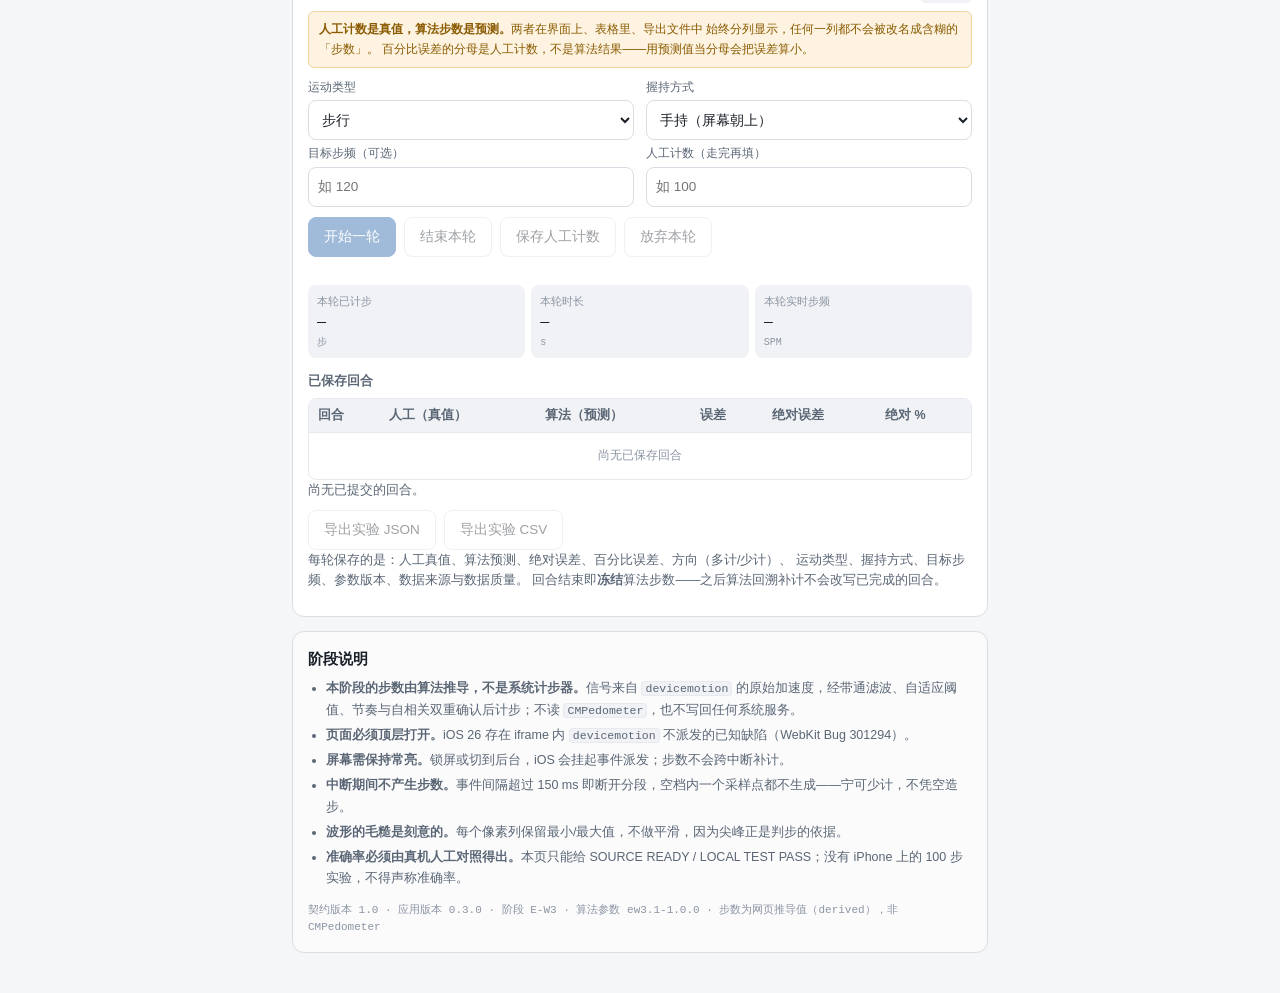
==== commit e2484f3d: "Add files via upload" ====
--- a/index.html
+++ b/index.html
@@ -286,16 +286,31 @@
 
     <div class="grid grid-4 mt">
       <div class="metric"><span class="k">检测置信度</span><span class="v" id="m-conf">—</span><span class="u">%</span></div>
-      <div class="metric"><span class="k">数据质量</span><span class="v" id="m-quality">—</span></div>
-      <div class="metric"><span class="k">采样覆盖</span><span class="v" id="m-coverage">—</span><span class="u">%</span></div>
+      <div class="metric"><span class="k">传感器质量</span><span class="v" id="m-quality">—</span></div>
+      <div class="metric"><span class="k">最近 5 秒覆盖</span><span class="v" id="m-coverage">—</span><span class="u">%</span></div>
       <div class="metric"><span class="k">最近步伐</span><span class="v" id="m-last-step">—</span><span class="u">秒前</span></div>
     </div>
 
+    <div class="grid grid-3 mt">
+      <div class="metric"><span class="k">全程覆盖</span><span class="v" id="m-total">—</span><span class="u">%</span></div>
+      <div class="metric"><span class="k">参考采样率</span><span class="v" id="m-refhz">—</span><span class="u">Hz</span></div>
+      <div class="metric"><span class="k">步频样本数</span><span class="v" id="m-spm-n">—</span><span class="u">个间隔</span></div>
+    </div>
+
+    <p class="note" id="quality-reason" hidden></p>
+
     <p class="note" id="step-note">
-      <strong>实时步频</strong>用最近 6 步的中位间隔，分辨率高；
-      <strong>5 / 10 / 30 秒</strong>用「窗口内步数 ÷ 覆盖时长」，停步会自然回落，
-      代价是 5 秒窗里一步就是 12 SPM。<strong>三者口径不同，不可互相替代。</strong>
+      <strong>实时步频</strong>取最近 9 个间隔，先按 Hampel 剔掉异常间隔，
+      再按时间加权求周期；<strong>5 / 10 / 30 秒</strong>用「窗口内步数 ÷ 覆盖时长」，
+      停步会自然回落，代价是 5 秒窗里一步就是 12 SPM。<strong>三者口径不同，不可互相替代。</strong>
       步数为网页算法推导值（derived），不是 CMPedometer 的 numberOfSteps。
+    </p>
+    <p class="note" id="step-quality-note">
+      <strong>三个质量指标不是一回事，别混着读：</strong>
+      传感器质量看最近 5 秒的事件密度（分母是全程参考采样率，不是窗口自推）；
+      全程覆盖只受中断影响，几乎不随窗口波动；
+      检测置信度只看「这段信号像不像一串有节律的步」，与采样密不密无关。
+      三者同时出现不同值是正常的——刚切回前台时就是这样。
     </p>
     <p class="note" id="step-mode-note" hidden></p>
 
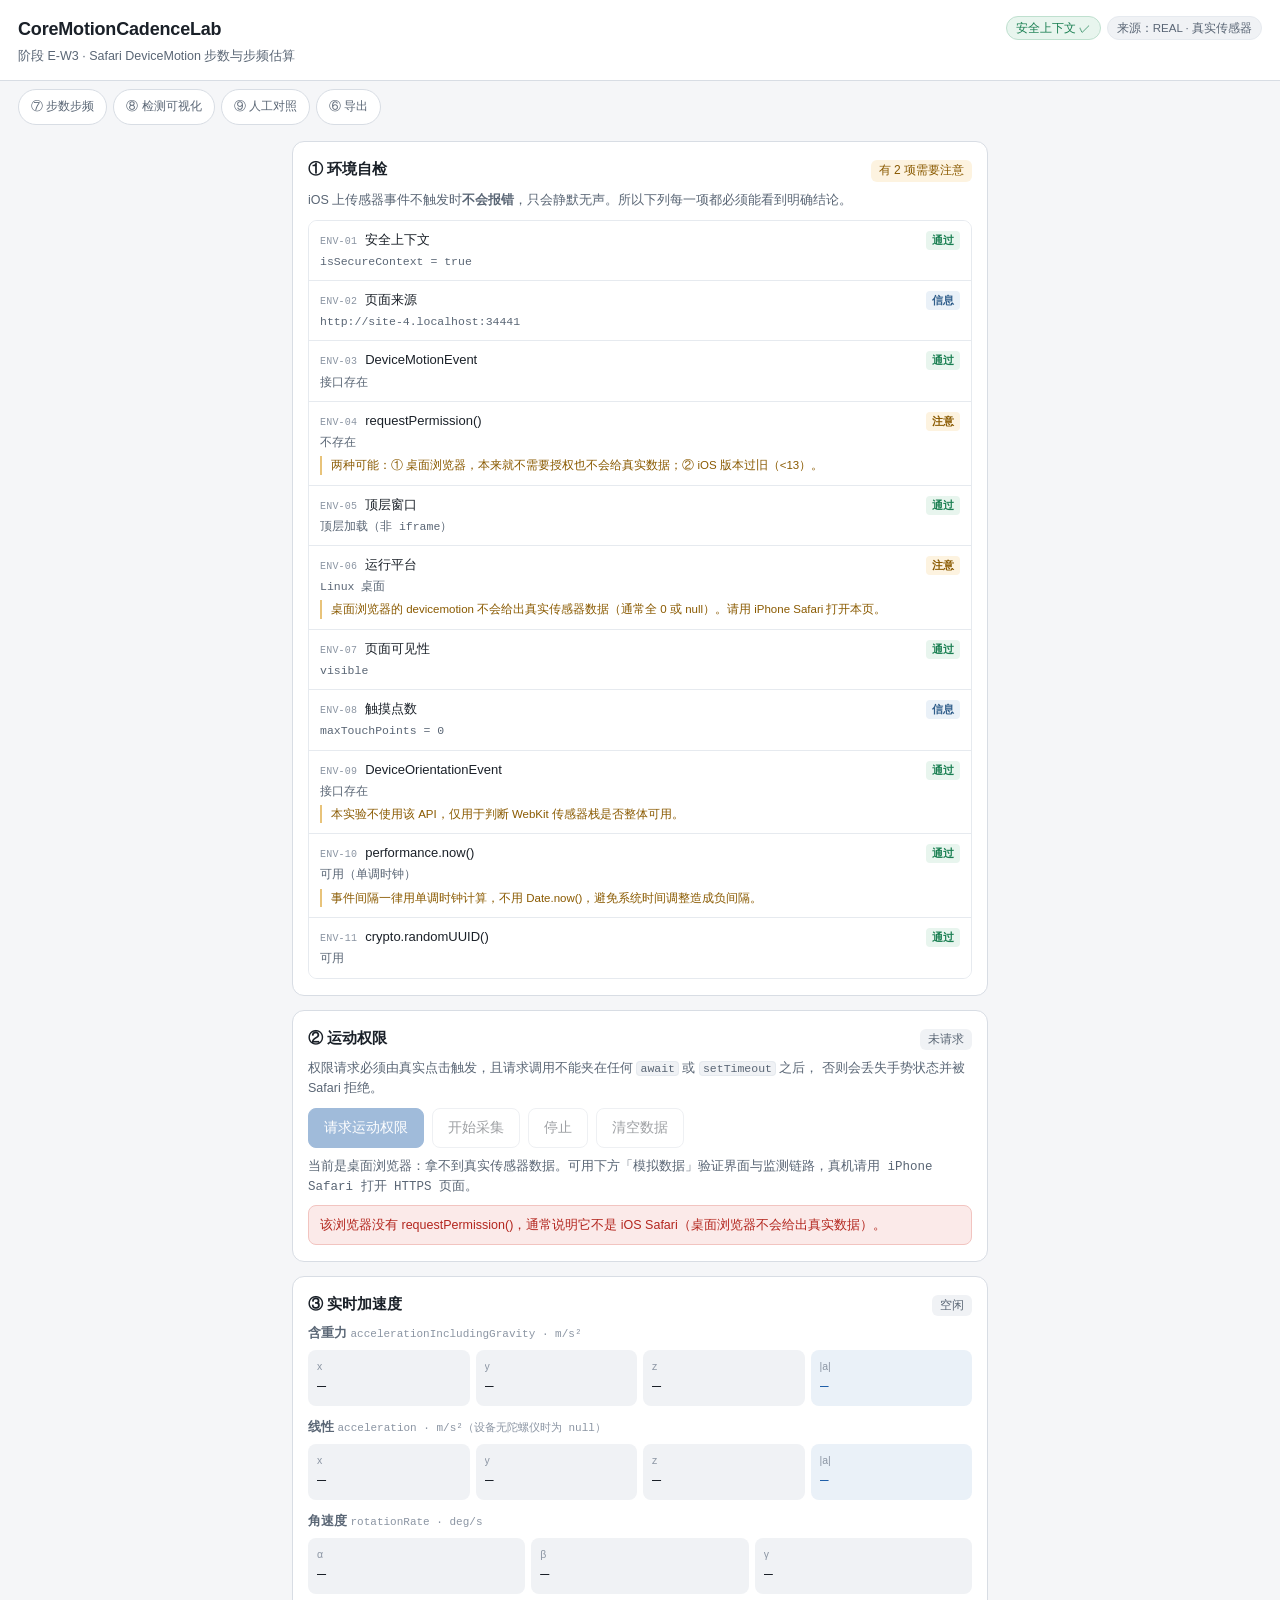
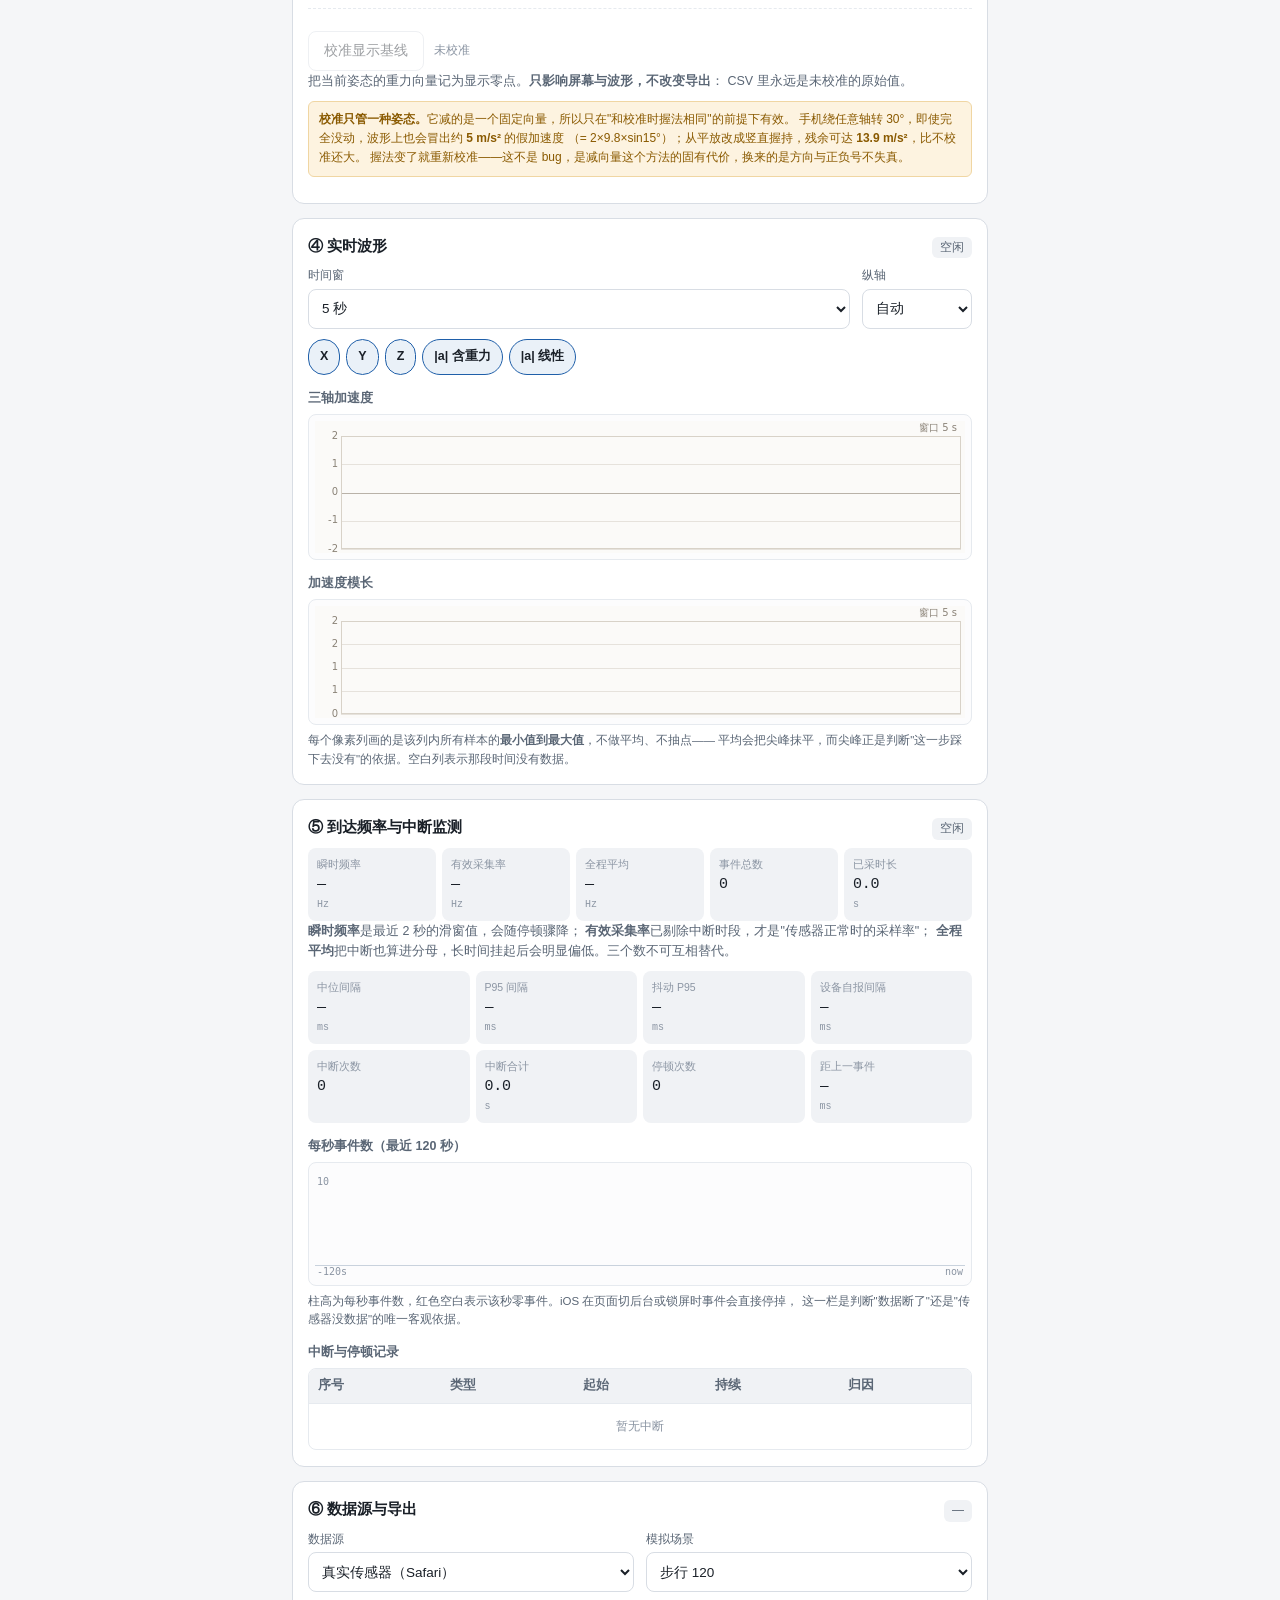
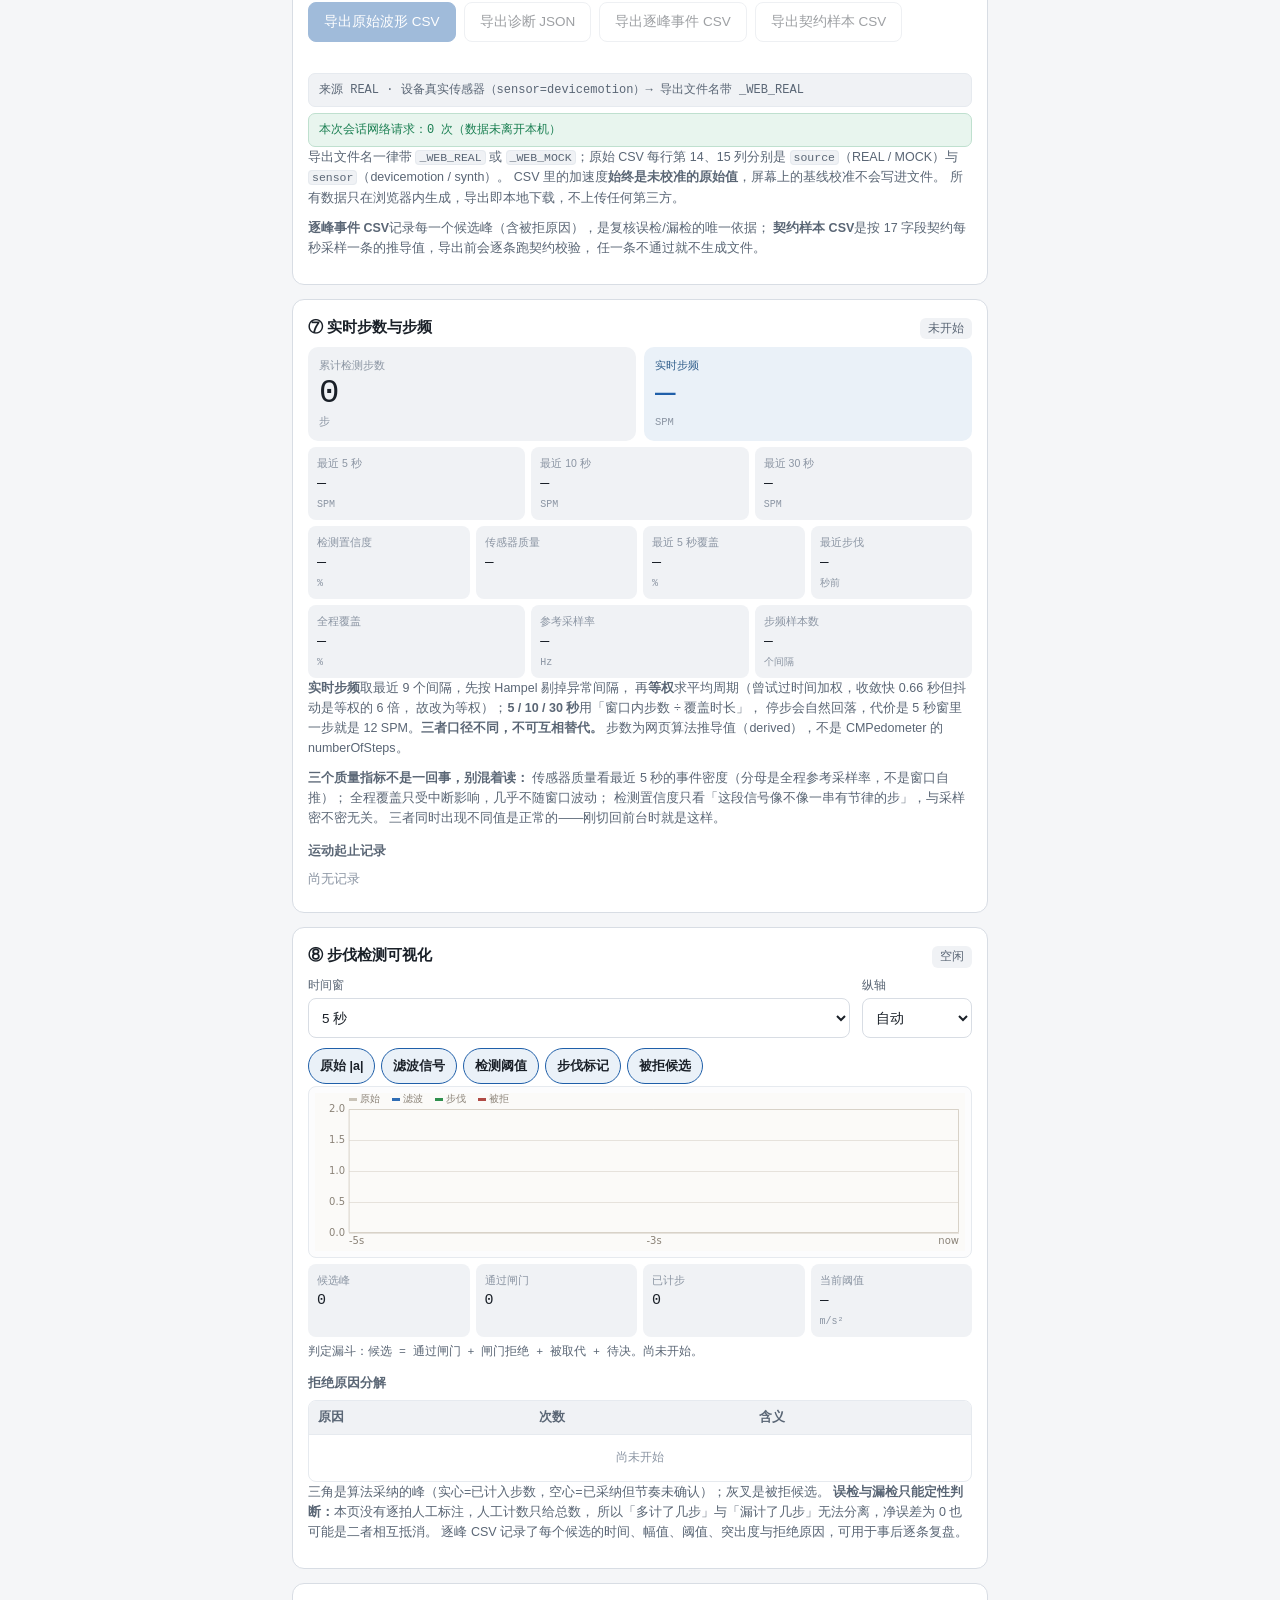
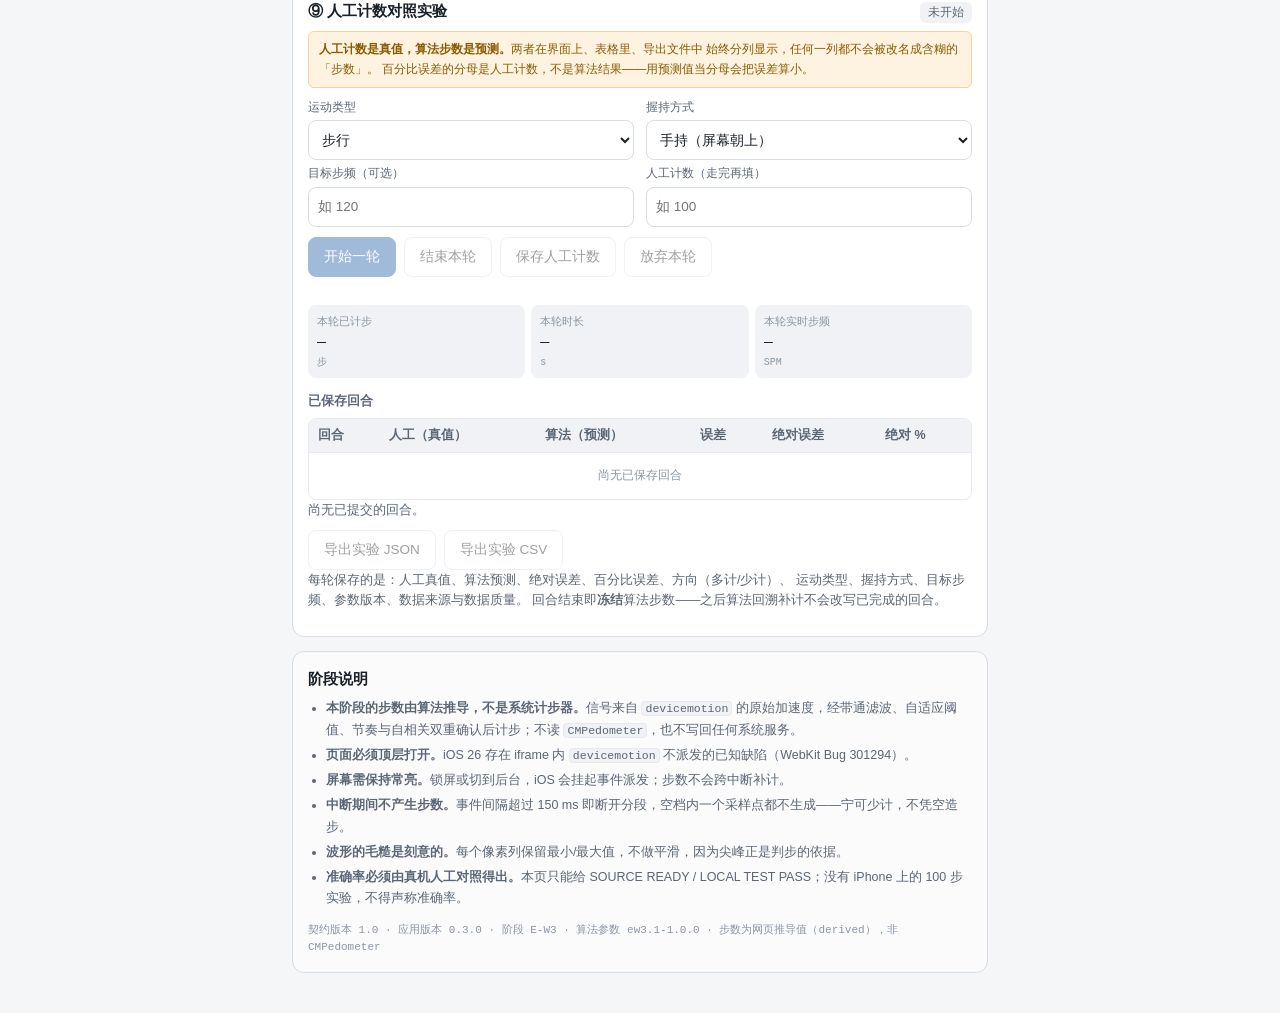
==== commit b2cb0cdf: "Add files via upload" ====
--- a/index.html
+++ b/index.html
@@ -301,7 +301,8 @@
 
     <p class="note" id="step-note">
       <strong>实时步频</strong>取最近 9 个间隔，先按 Hampel 剔掉异常间隔，
-      再按时间加权求周期；<strong>5 / 10 / 30 秒</strong>用「窗口内步数 ÷ 覆盖时长」，
+      再<strong>等权</strong>求平均周期（曾试过时间加权，收敛快 0.66 秒但抖动是等权的 6 倍，
+      故改为等权）；<strong>5 / 10 / 30 秒</strong>用「窗口内步数 ÷ 覆盖时长」，
       停步会自然回落，代价是 5 秒窗里一步就是 12 SPM。<strong>三者口径不同，不可互相替代。</strong>
       步数为网页算法推导值（derived），不是 CMPedometer 的 numberOfSteps。
     </p>
